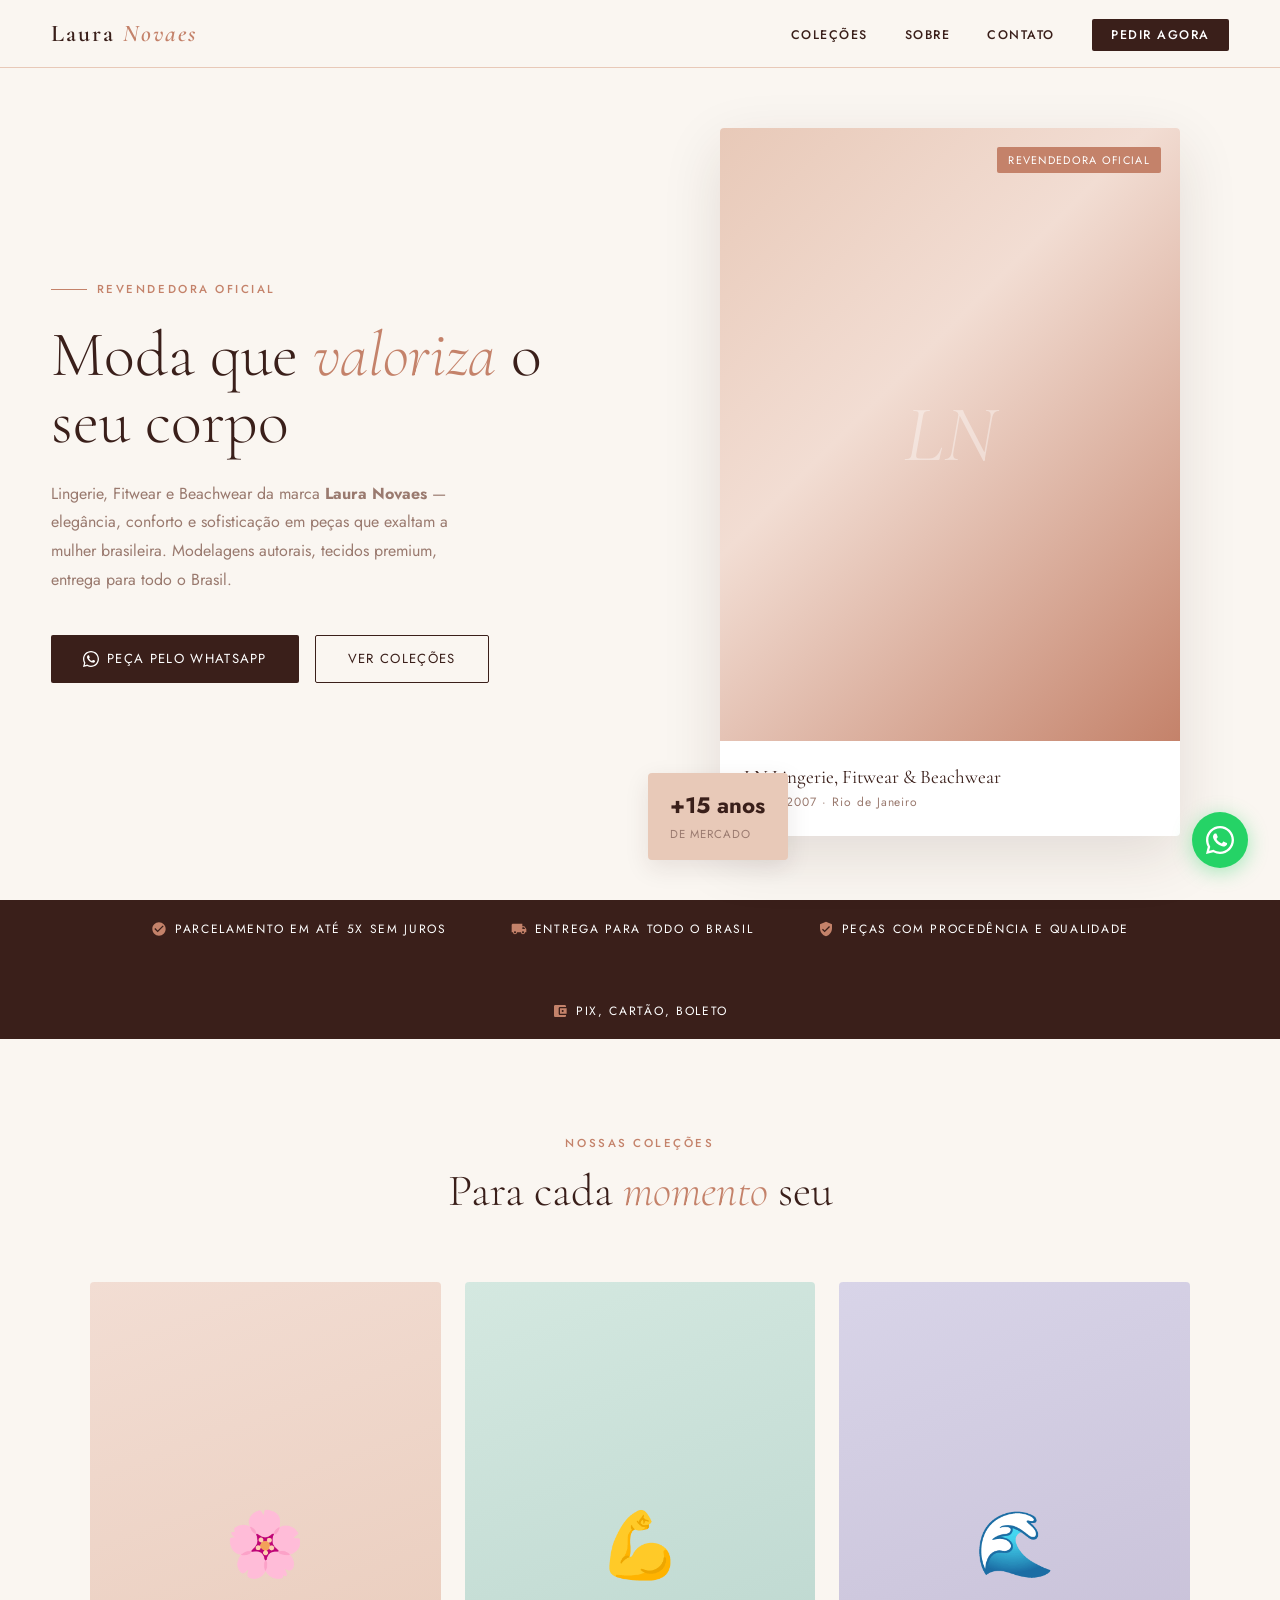
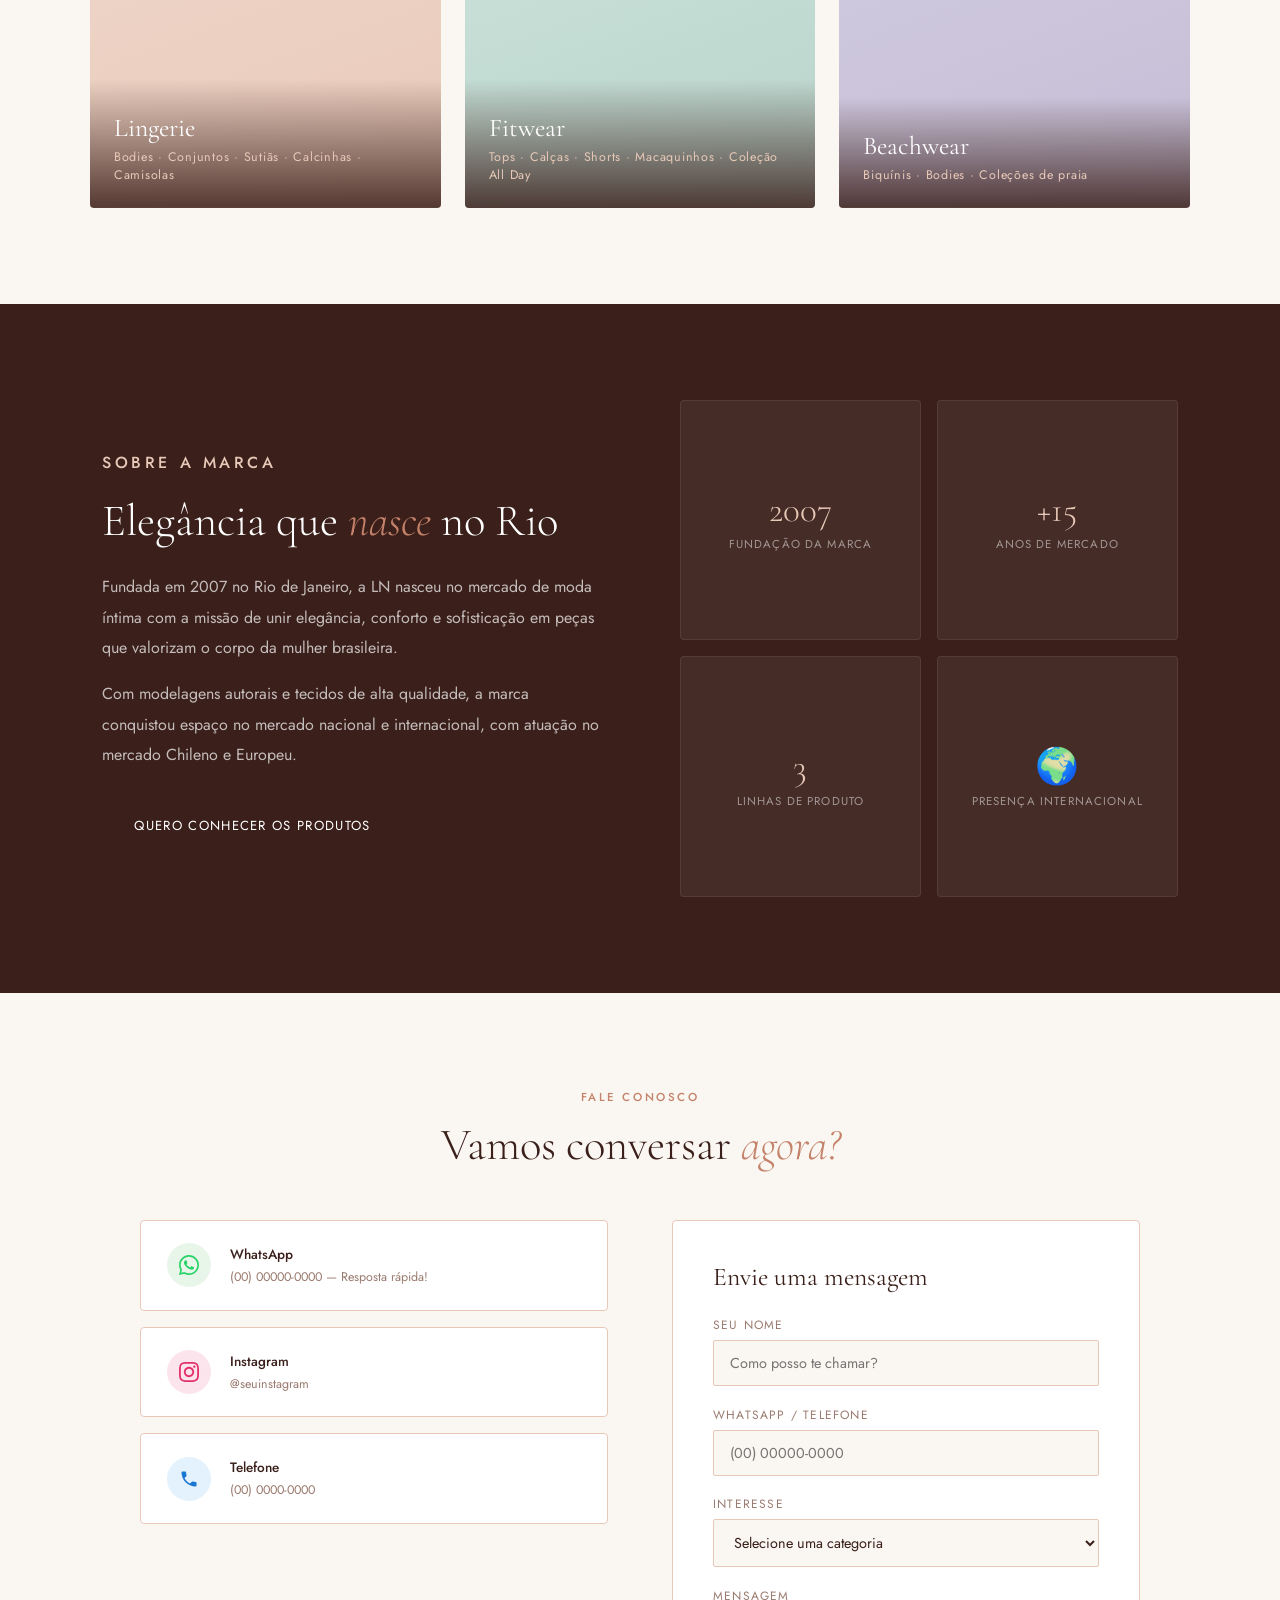
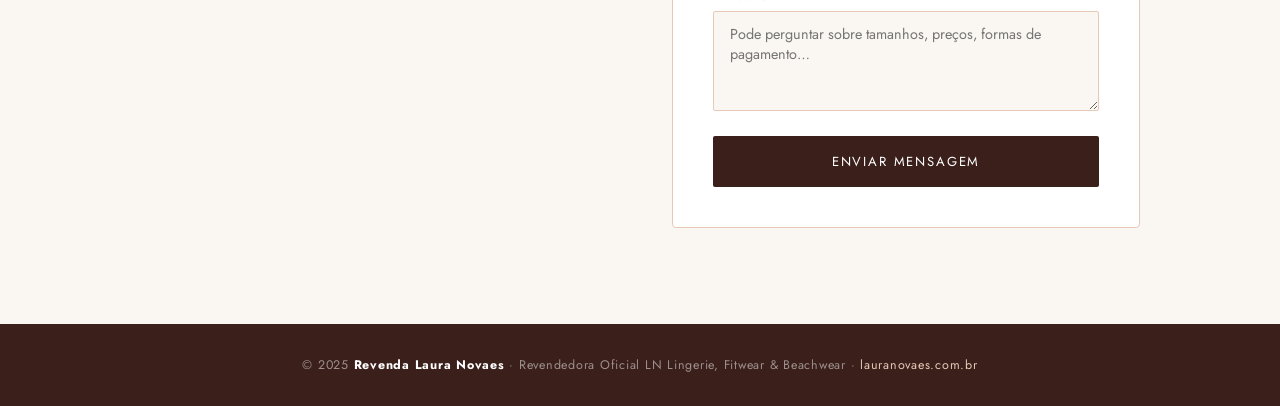
==== index.html @ 09e68164 "first commit" ====
<!DOCTYPE html>
<html lang="pt-BR">
<head>
  <meta charset="UTF-8" />
  <meta name="viewport" content="width=device-width, initial-scale=1.0"/>
  <title>Revenda Laura Novaes | Lingerie, Fitwear & Beachwear</title>
  <link href="https://fonts.googleapis.com/css2?family=Cormorant+Garamond:ital,wght@0,300;0,400;0,600;1,300;1,400&family=Jost:wght@300;400;500&display=swap" rel="stylesheet"/>
  <style>
    :root {
      --cream: #faf6f1;
      --blush: #e8c9b8;
      --rose:  #c4826a;
      --deep:  #3a1f1a;
      --muted: #9a7a6f;
      --white: #ffffff;
    }

    *, *::before, *::after { box-sizing: border-box; margin: 0; padding: 0; }

    html { scroll-behavior: smooth; }

    body {
      font-family: 'Jost', sans-serif;
      background: var(--cream);
      color: var(--deep);
      overflow-x: hidden;
    }

    /* ── HEADER ── */
    header {
      position: fixed; top: 0; left: 0; right: 0; z-index: 100;
      display: flex; align-items: center; justify-content: space-between;
      padding: 1.2rem 4vw;
      background: rgba(250,246,241,0.92);
      backdrop-filter: blur(12px);
      border-bottom: 1px solid var(--blush);
    }
    .logo {
      font-family: 'Cormorant Garamond', serif;
      font-size: 1.5rem; font-weight: 600; letter-spacing: 0.08em;
      color: var(--deep); text-decoration: none;
    }
    .logo span { color: var(--rose); font-style: italic; }
    nav a {
      font-size: 0.78rem; font-weight: 500; letter-spacing: 0.12em;
      text-transform: uppercase; color: var(--deep);
      text-decoration: none; margin-left: 2rem;
      transition: color .2s;
    }
    nav a:hover { color: var(--rose); }
    .header-cta {
      background: var(--deep); color: var(--white) !important;
      padding: .45rem 1.2rem; border-radius: 2px;
      margin-left: 2rem !important;
    }
    .header-cta:hover { background: var(--rose) !important; color: var(--white) !important; }

    /* ── HERO ── */
    .hero {
      min-height: 100vh;
      display: grid; grid-template-columns: 1fr 1fr; align-items: center;
      padding: 8rem 4vw 4rem;
      gap: 4rem;
    }
    .hero-text { max-width: 520px; }
    .hero-eyebrow {
      font-size: 0.72rem; letter-spacing: 0.22em; text-transform: uppercase;
      color: var(--rose); font-weight: 500;
      display: flex; align-items: center; gap: .6rem; margin-bottom: 1.5rem;
    }
    .hero-eyebrow::before {
      content: ''; display: block; width: 36px; height: 1px; background: var(--rose);
    }
    h1 {
      font-family: 'Cormorant Garamond', serif;
      font-size: clamp(3rem, 5vw, 5rem);
      font-weight: 300; line-height: 1.05;
      color: var(--deep); margin-bottom: 1.5rem;
    }
    h1 em { font-style: italic; color: var(--rose); }
    .hero-desc {
      font-size: 1rem; line-height: 1.8; color: var(--muted);
      margin-bottom: 2.5rem; max-width: 400px;
    }
    .btn-group { display: flex; gap: 1rem; flex-wrap: wrap; }
    .btn-primary {
      display: inline-flex; align-items: center; gap: .5rem;
      background: var(--deep); color: var(--white);
      padding: .85rem 2rem; font-size: 0.82rem;
      letter-spacing: 0.1em; text-transform: uppercase;
      text-decoration: none; border-radius: 2px;
      transition: background .25s, transform .2s;
    }
    .btn-primary:hover { background: var(--rose); transform: translateY(-2px); }
    .btn-secondary {
      display: inline-flex; align-items: center; gap: .5rem;
      border: 1px solid var(--deep); color: var(--deep);
      padding: .85rem 2rem; font-size: 0.82rem;
      letter-spacing: 0.1em; text-transform: uppercase;
      text-decoration: none; border-radius: 2px;
      transition: background .25s, color .25s, transform .2s;
    }
    .btn-secondary:hover { background: var(--deep); color: var(--white); transform: translateY(-2px); }

    .hero-visual {
      position: relative; display: flex;
      justify-content: center; align-items: center;
    }
    .hero-card {
      width: 100%; max-width: 460px;
      background: var(--white);
      border-radius: 4px;
      overflow: hidden;
      box-shadow: 0 20px 60px rgba(58,31,26,.12);
      position: relative;
    }
    .hero-card-img {
      width: 100%; aspect-ratio: 3/4;
      background: linear-gradient(135deg, #e8c9b8 0%, #f2ddd3 40%, #c4826a 100%);
      display: flex; align-items: center; justify-content: center;
      font-family: 'Cormorant Garamond', serif;
      font-size: 5rem; color: rgba(255,255,255,0.4);
      font-style: italic;
    }
    .hero-card-badge {
      position: absolute; top: 1.2rem; right: 1.2rem;
      background: var(--rose); color: white;
      font-size: 0.68rem; letter-spacing: 0.12em; text-transform: uppercase;
      padding: .3rem .7rem; border-radius: 2px;
    }
    .hero-card-info {
      padding: 1.5rem;
    }
    .hero-card-info p {
      font-family: 'Cormorant Garamond', serif;
      font-size: 1.2rem; color: var(--deep);
    }
    .hero-card-info small {
      font-size: 0.75rem; color: var(--muted); letter-spacing: 0.08em;
    }
    .hero-float {
      position: absolute; bottom: -1.5rem; left: -1.5rem;
      background: var(--blush); border-radius: 4px;
      padding: 1rem 1.4rem;
      box-shadow: 0 8px 24px rgba(58,31,26,.1);
    }
    .hero-float strong { display: block; font-size: 1.4rem; color: var(--deep); }
    .hero-float span { font-size: 0.72rem; color: var(--muted); letter-spacing: 0.08em; text-transform: uppercase; }

    /* ── STRIP ── */
    .strip {
      background: var(--deep); color: var(--white);
      display: flex; justify-content: center; gap: 4rem;
      padding: 1.2rem 4vw; flex-wrap: wrap;
      font-size: 0.75rem; letter-spacing: 0.14em; text-transform: uppercase;
    }
    .strip-item { display: flex; align-items: center; gap: .5rem; }
    .strip-item svg { width: 16px; height: 16px; fill: var(--rose); }

    /* ── CATEGORIAS ── */
    .section { padding: 6rem 4vw; }
    .section-header { text-align: center; margin-bottom: 4rem; }
    .section-eyebrow {
      font-size: 0.72rem; letter-spacing: 0.22em; text-transform: uppercase;
      color: var(--rose); font-weight: 500; margin-bottom: .8rem;
    }
    h2 {
      font-family: 'Cormorant Garamond', serif;
      font-size: clamp(2rem, 3.5vw, 3.2rem);
      font-weight: 300; color: var(--deep);
    }
    h2 em { font-style: italic; color: var(--rose); }

    .cat-grid {
      display: grid; grid-template-columns: repeat(3, 1fr); gap: 1.5rem;
      max-width: 1100px; margin: 0 auto;
    }
    .cat-card {
      border-radius: 4px; overflow: hidden;
      position: relative; cursor: pointer;
      transition: transform .3s, box-shadow .3s;
    }
    .cat-card:hover { transform: translateY(-6px); box-shadow: 0 24px 48px rgba(58,31,26,.14); }
    .cat-card-img {
      aspect-ratio: 2/3;
      display: flex; align-items: center; justify-content: center;
      font-size: 4rem;
    }
    .cat-card:nth-child(1) .cat-card-img { background: linear-gradient(160deg,#f2ddd3,#e8c9b8); }
    .cat-card:nth-child(2) .cat-card-img { background: linear-gradient(160deg,#d4e8e0,#b8d4cc); }
    .cat-card:nth-child(3) .cat-card-img { background: linear-gradient(160deg,#d8d4e8,#c4bcd4); }
    .cat-card-overlay {
      position: absolute; bottom: 0; left: 0; right: 0;
      background: linear-gradient(0deg, rgba(58,31,26,.85) 0%, transparent 100%);
      padding: 2rem 1.5rem 1.5rem;
      color: var(--white);
    }
    .cat-card-overlay h3 {
      font-family: 'Cormorant Garamond', serif;
      font-size: 1.6rem; font-weight: 400; margin-bottom: .3rem;
    }
    .cat-card-overlay p { font-size: 0.78rem; color: var(--blush); letter-spacing: 0.06em; }

    /* ── SOBRE ── */
    .sobre {
      background: var(--deep); color: var(--white);
      display: grid; grid-template-columns: 1fr 1fr;
      align-items: center; gap: 5rem;
      padding: 6rem 8vw;
    }
    .sobre-text .section-eyebrow { color: var(--blush); }
    .sobre-text h2 { color: var(--white); margin-bottom: 1.5rem; }
    .sobre-text p {
      font-size: 1rem; line-height: 1.9; color: rgba(255,255,255,.7);
      margin-bottom: 1rem;
    }
    .sobre-text p:last-of-type { margin-bottom: 2rem; }
    .sobre-visual {
      display: grid; grid-template-columns: 1fr 1fr; gap: 1rem;
    }
    .sobre-tile {
      aspect-ratio: 1; border-radius: 4px;
      background: rgba(255,255,255,.06);
      display: flex; flex-direction: column;
      align-items: center; justify-content: center;
      text-align: center; padding: 1.5rem;
      border: 1px solid rgba(255,255,255,.08);
    }
    .sobre-tile strong {
      font-family: 'Cormorant Garamond', serif;
      font-size: 2.2rem; font-weight: 300; color: var(--blush);
      display: block; margin-bottom: .3rem;
    }
    .sobre-tile span { font-size: 0.72rem; letter-spacing: 0.1em; text-transform: uppercase; color: rgba(255,255,255,.5); }

    /* ── CONTATO ── */
    .contato { padding: 6rem 4vw; }
    .contato .section-header { margin-bottom: 3rem; }
    .contato-grid {
      display: grid; grid-template-columns: 1fr 1fr; gap: 4rem;
      max-width: 1000px; margin: 0 auto;
      align-items: start;
    }
    .contact-channels { display: flex; flex-direction: column; gap: 1rem; }
    .channel-card {
      display: flex; align-items: center; gap: 1.2rem;
      padding: 1.4rem 1.6rem;
      background: var(--white); border-radius: 4px;
      border: 1px solid var(--blush);
      text-decoration: none; color: var(--deep);
      transition: border-color .2s, box-shadow .2s, transform .2s;
    }
    .channel-card:hover {
      border-color: var(--rose);
      box-shadow: 0 8px 24px rgba(196,130,106,.15);
      transform: translateX(4px);
    }
    .channel-icon {
      width: 44px; height: 44px; border-radius: 50%;
      display: flex; align-items: center; justify-content: center;
      flex-shrink: 0;
    }
    .channel-icon.wpp { background: #e8f5e9; }
    .channel-icon.ig  { background: #fce4ec; }
    .channel-icon.tel { background: #e3f2fd; }
    .channel-icon svg { width: 20px; height: 20px; }
    .channel-info strong { display: block; font-size: 0.85rem; font-weight: 500; }
    .channel-info span { font-size: 0.78rem; color: var(--muted); }

    /* form */
    .form-card {
      background: var(--white); border-radius: 4px;
      padding: 2.5rem; border: 1px solid var(--blush);
    }
    .form-card h3 {
      font-family: 'Cormorant Garamond', serif;
      font-size: 1.6rem; font-weight: 400; margin-bottom: 1.5rem;
    }
    .form-group { margin-bottom: 1.2rem; }
    .form-group label {
      display: block; font-size: 0.75rem; letter-spacing: 0.1em;
      text-transform: uppercase; color: var(--muted); margin-bottom: .4rem;
    }
    .form-group input,
    .form-group textarea,
    .form-group select {
      width: 100%; padding: .75rem 1rem;
      border: 1px solid var(--blush); border-radius: 2px;
      background: var(--cream); color: var(--deep);
      font-family: 'Jost', sans-serif; font-size: 0.9rem;
      transition: border-color .2s;
      outline: none;
    }
    .form-group input:focus,
    .form-group textarea:focus,
    .form-group select:focus { border-color: var(--rose); }
    .form-group textarea { resize: vertical; min-height: 100px; }
    .btn-submit {
      width: 100%; padding: 1rem;
      background: var(--deep); color: var(--white);
      border: none; border-radius: 2px; cursor: pointer;
      font-family: 'Jost', sans-serif; font-size: 0.82rem;
      letter-spacing: 0.14em; text-transform: uppercase;
      transition: background .25s;
    }
    .btn-submit:hover { background: var(--rose); }

    /* ── FOOTER ── */
    footer {
      background: var(--deep); color: rgba(255,255,255,.5);
      text-align: center; padding: 2rem 4vw;
      font-size: 0.78rem; letter-spacing: 0.06em;
    }
    footer a { color: var(--blush); text-decoration: none; }
    footer strong { color: var(--white); }

    /* ── WHATSAPP FLOAT ── */
    .wpp-float {
      position: fixed; bottom: 2rem; right: 2rem; z-index: 200;
      width: 56px; height: 56px; border-radius: 50%;
      background: #25d366;
      display: flex; align-items: center; justify-content: center;
      box-shadow: 0 4px 20px rgba(37,211,102,.4);
      text-decoration: none;
      animation: pulse 2s infinite;
      transition: transform .2s;
    }
    .wpp-float:hover { transform: scale(1.1); }
    .wpp-float svg { width: 28px; height: 28px; fill: white; }
    @keyframes pulse {
      0%,100% { box-shadow: 0 4px 20px rgba(37,211,102,.4); }
      50% { box-shadow: 0 4px 32px rgba(37,211,102,.7); }
    }

    /* ── ANIMATIONS ── */
    .fade-in {
      opacity: 0; transform: translateY(24px);
      animation: fadeUp .7s forwards;
    }
    @keyframes fadeUp {
      to { opacity: 1; transform: translateY(0); }
    }
    .fade-in:nth-child(1) { animation-delay: .1s; }
    .fade-in:nth-child(2) { animation-delay: .25s; }
    .fade-in:nth-child(3) { animation-delay: .4s; }

    /* ── RESPONSIVE ── */
    @media (max-width: 768px) {
      nav { display: none; }
      .hero { grid-template-columns: 1fr; padding-top: 7rem; gap: 2rem; }
      .hero-visual { display: none; }
      .cat-grid { grid-template-columns: 1fr; }
      .sobre { grid-template-columns: 1fr; gap: 3rem; padding: 4rem 6vw; }
      .contato-grid { grid-template-columns: 1fr; gap: 2.5rem; }
      .strip { gap: 1.5rem; }
    }
  </style>
</head>
<body>

<!-- HEADER -->
<header>
  <a href="#" class="logo">Laura <span>Novaes</span></a>
  <nav>
    <a href="#categorias">Coleções</a>
    <a href="#sobre">Sobre</a>
    <a href="#contato">Contato</a>
    <a href="#contato" class="header-cta">Pedir agora</a>
  </nav>
</header>

<!-- HERO -->
<section class="hero">
  <div class="hero-text">
    <p class="hero-eyebrow fade-in">Revendedora Oficial</p>
    <h1 class="fade-in">Moda que <em>valoriza</em> o seu corpo</h1>
    <p class="hero-desc fade-in">
      Lingerie, Fitwear e Beachwear da marca <strong>Laura Novaes</strong> — elegância, conforto e sofisticação em peças que exaltam a mulher brasileira. Modelagens autorais, tecidos premium, entrega para todo o Brasil.
    </p>
    <div class="btn-group fade-in">
      <a href="https://wa.me/5500000000000" class="btn-primary">
        <svg viewBox="0 0 24 24" fill="white" width="16" height="16"><path d="M17.472 14.382c-.297-.149-1.758-.867-2.03-.967-.273-.099-.471-.148-.67.15-.197.297-.767.966-.94 1.164-.173.199-.347.223-.644.075-.297-.15-1.255-.463-2.39-1.475-.883-.788-1.48-1.761-1.653-2.059-.173-.297-.018-.458.13-.606.134-.133.298-.347.446-.52.149-.174.198-.298.298-.497.099-.198.05-.371-.025-.52-.075-.149-.669-1.612-.916-2.207-.242-.579-.487-.5-.669-.51-.173-.008-.371-.01-.57-.01-.198 0-.52.074-.792.372-.272.297-1.04 1.016-1.04 2.479 0 1.462 1.065 2.875 1.213 3.074.149.198 2.096 3.2 5.077 4.487.709.306 1.262.489 1.694.625.712.227 1.36.195 1.871.118.571-.085 1.758-.719 2.006-1.413.248-.694.248-1.289.173-1.413-.074-.124-.272-.198-.57-.347z"/><path d="M12 0C5.373 0 0 5.373 0 12c0 2.136.558 4.142 1.533 5.878L0 24l6.302-1.503A11.94 11.94 0 0012 24c6.627 0 12-5.373 12-12S18.627 0 12 0zm0 22c-1.89 0-3.663-.5-5.19-1.376l-.372-.217-3.742.892.944-3.617-.24-.384A9.944 9.944 0 012 12C2 6.477 6.477 2 12 2s10 4.477 10 10-4.477 10-10 10z"/></svg>
        Peça pelo WhatsApp
      </a>
      <a href="#categorias" class="btn-secondary">Ver coleções</a>
    </div>
  </div>
  <div class="hero-visual fade-in">
    <div class="hero-card">
      <div class="hero-card-img">LN</div>
      <span class="hero-card-badge">Revendedora oficial</span>
      <div class="hero-card-info">
        <p>LN Lingerie, Fitwear & Beachwear</p>
        <small>Desde 2007 · Rio de Janeiro</small>
      </div>
    </div>
    <div class="hero-float">
      <strong>+15 anos</strong>
      <span>de mercado</span>
    </div>
  </div>
</section>

<!-- STRIP -->
<div class="strip">
  <div class="strip-item">
    <svg viewBox="0 0 24 24"><path d="M12 2C6.48 2 2 6.48 2 12s4.48 10 10 10 10-4.48 10-10S17.52 2 12 2zm-2 15l-5-5 1.41-1.41L10 14.17l7.59-7.59L19 8l-9 9z"/></svg>
    Parcelamento em até 5x sem juros
  </div>
  <div class="strip-item">
    <svg viewBox="0 0 24 24"><path d="M20 8h-3V4H3c-1.1 0-2 .9-2 2v11h2c0 1.66 1.34 3 3 3s3-1.34 3-3h6c0 1.66 1.34 3 3 3s3-1.34 3-3h2v-5l-3-4zM6 18.5c-.83 0-1.5-.67-1.5-1.5s.67-1.5 1.5-1.5 1.5.67 1.5 1.5-.67 1.5-1.5 1.5zm13.5-9l1.96 2.5H17V9.5h2.5zm-1.5 9c-.83 0-1.5-.67-1.5-1.5s.67-1.5 1.5-1.5 1.5.67 1.5 1.5-.67 1.5-1.5 1.5z"/></svg>
    Entrega para todo o Brasil
  </div>
  <div class="strip-item">
    <svg viewBox="0 0 24 24"><path d="M12 1L3 5v6c0 5.55 3.84 10.74 9 12 5.16-1.26 9-6.45 9-12V5l-9-4zm-2 16l-4-4 1.41-1.41L10 14.17l6.59-6.59L18 9l-8 8z"/></svg>
    Peças com procedência e qualidade
  </div>
  <div class="strip-item">
    <svg viewBox="0 0 24 24"><path d="M21 18v1c0 1.1-.9 2-2 2H5c-1.11 0-2-.9-2-2V5c0-1.1.89-2 2-2h14c1.1 0 2 .9 2 2v1h-9c-1.11 0-2 .9-2 2v8c0 1.1.89 2 2 2h9zm-9-2h10V8H12v8zm4-2.5c-.83 0-1.5-.67-1.5-1.5s.67-1.5 1.5-1.5 1.5.67 1.5 1.5-.67 1.5-1.5 1.5z"/></svg>
    Pix, cartão, boleto
  </div>
</div>

<!-- CATEGORIAS -->
<section class="section" id="categorias">
  <div class="section-header">
    <p class="section-eyebrow">Nossas Coleções</p>
    <h2>Para cada <em>momento</em> seu</h2>
  </div>
  <div class="cat-grid">
    <div class="cat-card fade-in">
      <div class="cat-card-img">🌸</div>
      <div class="cat-card-overlay">
        <h3>Lingerie</h3>
        <p>Bodies · Conjuntos · Sutiãs · Calcinhas · Camisolas</p>
      </div>
    </div>
    <div class="cat-card fade-in">
      <div class="cat-card-img">💪</div>
      <div class="cat-card-overlay">
        <h3>Fitwear</h3>
        <p>Tops · Calças · Shorts · Macaquinhos · Coleção All Day</p>
      </div>
    </div>
    <div class="cat-card fade-in">
      <div class="cat-card-img">🌊</div>
      <div class="cat-card-overlay">
        <h3>Beachwear</h3>
        <p>Biquínis · Bodies · Coleções de praia</p>
      </div>
    </div>
  </div>
</section>

<!-- SOBRE -->
<section class="sobre" id="sobre">
  <div class="sobre-text">
    <p class="section-eyebrow">Sobre a marca</p>
    <h2>Elegância que <em>nasce</em> no Rio</h2>
    <p>Fundada em 2007 no Rio de Janeiro, a LN nasceu no mercado de moda íntima com a missão de unir elegância, conforto e sofisticação em peças que valorizam o corpo da mulher brasileira.</p>
    <p>Com modelagens autorais e tecidos de alta qualidade, a marca conquistou espaço no mercado nacional e internacional, com atuação no mercado Chileno e Europeu.</p>
    <a href="#contato" class="btn-primary">Quero conhecer os produtos</a>
  </div>
  <div class="sobre-visual">
    <div class="sobre-tile fade-in">
      <strong>2007</strong>
      <span>Fundação da marca</span>
    </div>
    <div class="sobre-tile fade-in">
      <strong>+15</strong>
      <span>Anos de mercado</span>
    </div>
    <div class="sobre-tile fade-in">
      <strong>3</strong>
      <span>Linhas de produto</span>
    </div>
    <div class="sobre-tile fade-in">
      <strong>🌍</strong>
      <span>Presença internacional</span>
    </div>
  </div>
</section>

<!-- CONTATO -->
<section class="section contato" id="contato">
  <div class="section-header">
    <p class="section-eyebrow">Fale Conosco</p>
    <h2>Vamos conversar <em>agora?</em></h2>
  </div>
  <div class="contato-grid">
    <div class="contact-channels">
      <a href="https://wa.me/5500000000000" class="channel-card">
        <div class="channel-icon wpp">
          <svg viewBox="0 0 24 24" fill="#25d366"><path d="M17.472 14.382c-.297-.149-1.758-.867-2.03-.967-.273-.099-.471-.148-.67.15-.197.297-.767.966-.94 1.164-.173.199-.347.223-.644.075-.297-.15-1.255-.463-2.39-1.475-.883-.788-1.48-1.761-1.653-2.059-.173-.297-.018-.458.13-.606.134-.133.298-.347.446-.52.149-.174.198-.298.298-.497.099-.198.05-.371-.025-.52-.075-.149-.669-1.612-.916-2.207-.242-.579-.487-.5-.669-.51-.173-.008-.371-.01-.57-.01-.198 0-.52.074-.792.372-.272.297-1.04 1.016-1.04 2.479 0 1.462 1.065 2.875 1.213 3.074.149.198 2.096 3.2 5.077 4.487.709.306 1.262.489 1.694.625.712.227 1.36.195 1.871.118.571-.085 1.758-.719 2.006-1.413.248-.694.248-1.289.173-1.413-.074-.124-.272-.198-.57-.347z"/><path d="M12 0C5.373 0 0 5.373 0 12c0 2.136.558 4.142 1.533 5.878L0 24l6.302-1.503A11.94 11.94 0 0012 24c6.627 0 12-5.373 12-12S18.627 0 12 0zm0 22c-1.89 0-3.663-.5-5.19-1.376l-.372-.217-3.742.892.944-3.617-.24-.384A9.944 9.944 0 012 12C2 6.477 6.477 2 12 2s10 4.477 10 10-4.477 10-10 10z"/></svg>
        </div>
        <div class="channel-info">
          <strong>WhatsApp</strong>
          <span>(00) 00000-0000 — Resposta rápida!</span>
        </div>
      </a>
      <a href="https://instagram.com/seuinstagram" class="channel-card">
        <div class="channel-icon ig">
          <svg viewBox="0 0 24 24" fill="#e1306c"><path d="M12 2.163c3.204 0 3.584.012 4.85.07 3.252.148 4.771 1.691 4.919 4.919.058 1.265.069 1.645.069 4.849 0 3.205-.012 3.584-.069 4.849-.149 3.225-1.664 4.771-4.919 4.919-1.266.058-1.644.07-4.85.07-3.204 0-3.584-.012-4.849-.07-3.26-.149-4.771-1.699-4.919-4.92-.058-1.265-.07-1.644-.07-4.849 0-3.204.013-3.583.07-4.849.149-3.227 1.664-4.771 4.919-4.919 1.266-.057 1.645-.069 4.849-.069zm0-2.163c-3.259 0-3.667.014-4.947.072-4.358.2-6.78 2.618-6.98 6.98-.059 1.281-.073 1.689-.073 4.948 0 3.259.014 3.668.072 4.948.2 4.358 2.618 6.78 6.98 6.98 1.281.058 1.689.072 4.948.072 3.259 0 3.668-.014 4.948-.072 4.354-.2 6.782-2.618 6.979-6.98.059-1.28.073-1.689.073-4.948 0-3.259-.014-3.667-.072-4.947-.196-4.354-2.617-6.78-6.979-6.98-1.281-.059-1.69-.073-4.949-.073zm0 5.838c-3.403 0-6.162 2.759-6.162 6.162s2.759 6.163 6.162 6.163 6.162-2.759 6.162-6.163c0-3.403-2.759-6.162-6.162-6.162zm0 10.162c-2.209 0-4-1.79-4-4 0-2.209 1.791-4 4-4s4 1.791 4 4c0 2.21-1.791 4-4 4zm6.406-11.845c-.796 0-1.441.645-1.441 1.44s.645 1.44 1.441 1.44c.795 0 1.439-.645 1.439-1.44s-.644-1.44-1.439-1.44z"/></svg>
        </div>
        <div class="channel-info">
          <strong>Instagram</strong>
          <span>@seuinstagram</span>
        </div>
      </a>
      <a href="tel:+5500000000000" class="channel-card">
        <div class="channel-icon tel">
          <svg viewBox="0 0 24 24" fill="#1976d2"><path d="M6.62 10.79c1.44 2.83 3.76 5.14 6.59 6.59l2.2-2.2c.27-.27.67-.36 1.02-.24 1.12.37 2.33.57 3.57.57.55 0 1 .45 1 1V20c0 .55-.45 1-1 1-9.39 0-17-7.61-17-17 0-.55.45-1 1-1h3.5c.55 0 1 .45 1 1 0 1.25.2 2.45.57 3.57.11.35.03.74-.25 1.02l-2.2 2.2z"/></svg>
        </div>
        <div class="channel-info">
          <strong>Telefone</strong>
          <span>(00) 0000-0000</span>
        </div>
      </a>
    </div>

    <div class="form-card">
      <h3>Envie uma mensagem</h3>
      <div class="form-group">
        <label>Seu nome</label>
        <input type="text" placeholder="Como posso te chamar?"/>
      </div>
      <div class="form-group">
        <label>WhatsApp / Telefone</label>
        <input type="tel" placeholder="(00) 00000-0000"/>
      </div>
      <div class="form-group">
        <label>Interesse</label>
        <select>
          <option value="">Selecione uma categoria</option>
          <option>Lingerie</option>
          <option>Fitwear</option>
          <option>Beachwear</option>
          <option>Todos os produtos</option>
        </select>
      </div>
      <div class="form-group">
        <label>Mensagem</label>
        <textarea placeholder="Pode perguntar sobre tamanhos, preços, formas de pagamento…"></textarea>
      </div>
      <button class="btn-submit" onclick="enviarFormulario()">Enviar mensagem</button>
    </div>
  </div>
</section>

<!-- FOOTER -->
<footer>
  <p>© 2025 <strong>Revenda Laura Novaes</strong> · Revendedora Oficial LN Lingerie, Fitwear & Beachwear ·
  <a href="https://www.lauranovaes.com.br" target="_blank">lauranovaes.com.br</a></p>
</footer>

<!-- WHATSAPP FLUTUANTE -->
<a href="https://wa.me/5500000000000" class="wpp-float" title="Fale pelo WhatsApp">
  <svg viewBox="0 0 24 24"><path d="M17.472 14.382c-.297-.149-1.758-.867-2.03-.967-.273-.099-.471-.148-.67.15-.197.297-.767.966-.94 1.164-.173.199-.347.223-.644.075-.297-.15-1.255-.463-2.39-1.475-.883-.788-1.48-1.761-1.653-2.059-.173-.297-.018-.458.13-.606.134-.133.298-.347.446-.52.149-.174.198-.298.298-.497.099-.198.05-.371-.025-.52-.075-.149-.669-1.612-.916-2.207-.242-.579-.487-.5-.669-.51-.173-.008-.371-.01-.57-.01-.198 0-.52.074-.792.372-.272.297-1.04 1.016-1.04 2.479 0 1.462 1.065 2.875 1.213 3.074.149.198 2.096 3.2 5.077 4.487.709.306 1.262.489 1.694.625.712.227 1.36.195 1.871.118.571-.085 1.758-.719 2.006-1.413.248-.694.248-1.289.173-1.413-.074-.124-.272-.198-.57-.347z"/><path d="M12 0C5.373 0 0 5.373 0 12c0 2.136.558 4.142 1.533 5.878L0 24l6.302-1.503A11.94 11.94 0 0012 24c6.627 0 12-5.373 12-12S18.627 0 12 0zm0 22c-1.89 0-3.663-.5-5.19-1.376l-.372-.217-3.742.892.944-3.617-.24-.384A9.944 9.944 0 012 12C2 6.477 6.477 2 12 2s10 4.477 10 10-4.477 10-10 10z"/></svg>
</a>

<script>
  // Fade-in on scroll
  const observer = new IntersectionObserver((entries) => {
    entries.forEach(e => {
      if (e.isIntersecting) {
        e.target.style.opacity = '1';
        e.target.style.transform = 'translateY(0)';
        e.target.style.transition = 'opacity .7s ease, transform .7s ease';
      }
    });
  }, { threshold: 0.15 });

  document.querySelectorAll('.fade-in').forEach(el => {
    el.style.opacity = '0';
    el.style.transform = 'translateY(24px)';
    observer.observe(el);
  });

  function enviarFormulario() {
    const nome = document.querySelector('input[type="text"]').value;
    const tel  = document.querySelector('input[type="tel"]').value;
    const interesse = document.querySelector('select').value;
    const msg  = document.querySelector('textarea').value;
    if (!nome || !tel) { alert('Por favor, preencha nome e telefone.'); return; }
    const texto = `Olá! Me chamo *${nome}*.\nTelefone: ${tel}\nInteresse: ${interesse || 'Geral'}\n\n${msg}`;
    window.open('https://wa.me/5500000000000?text=' + encodeURIComponent(texto), '_blank');
  }
</script>
</body>
</html>
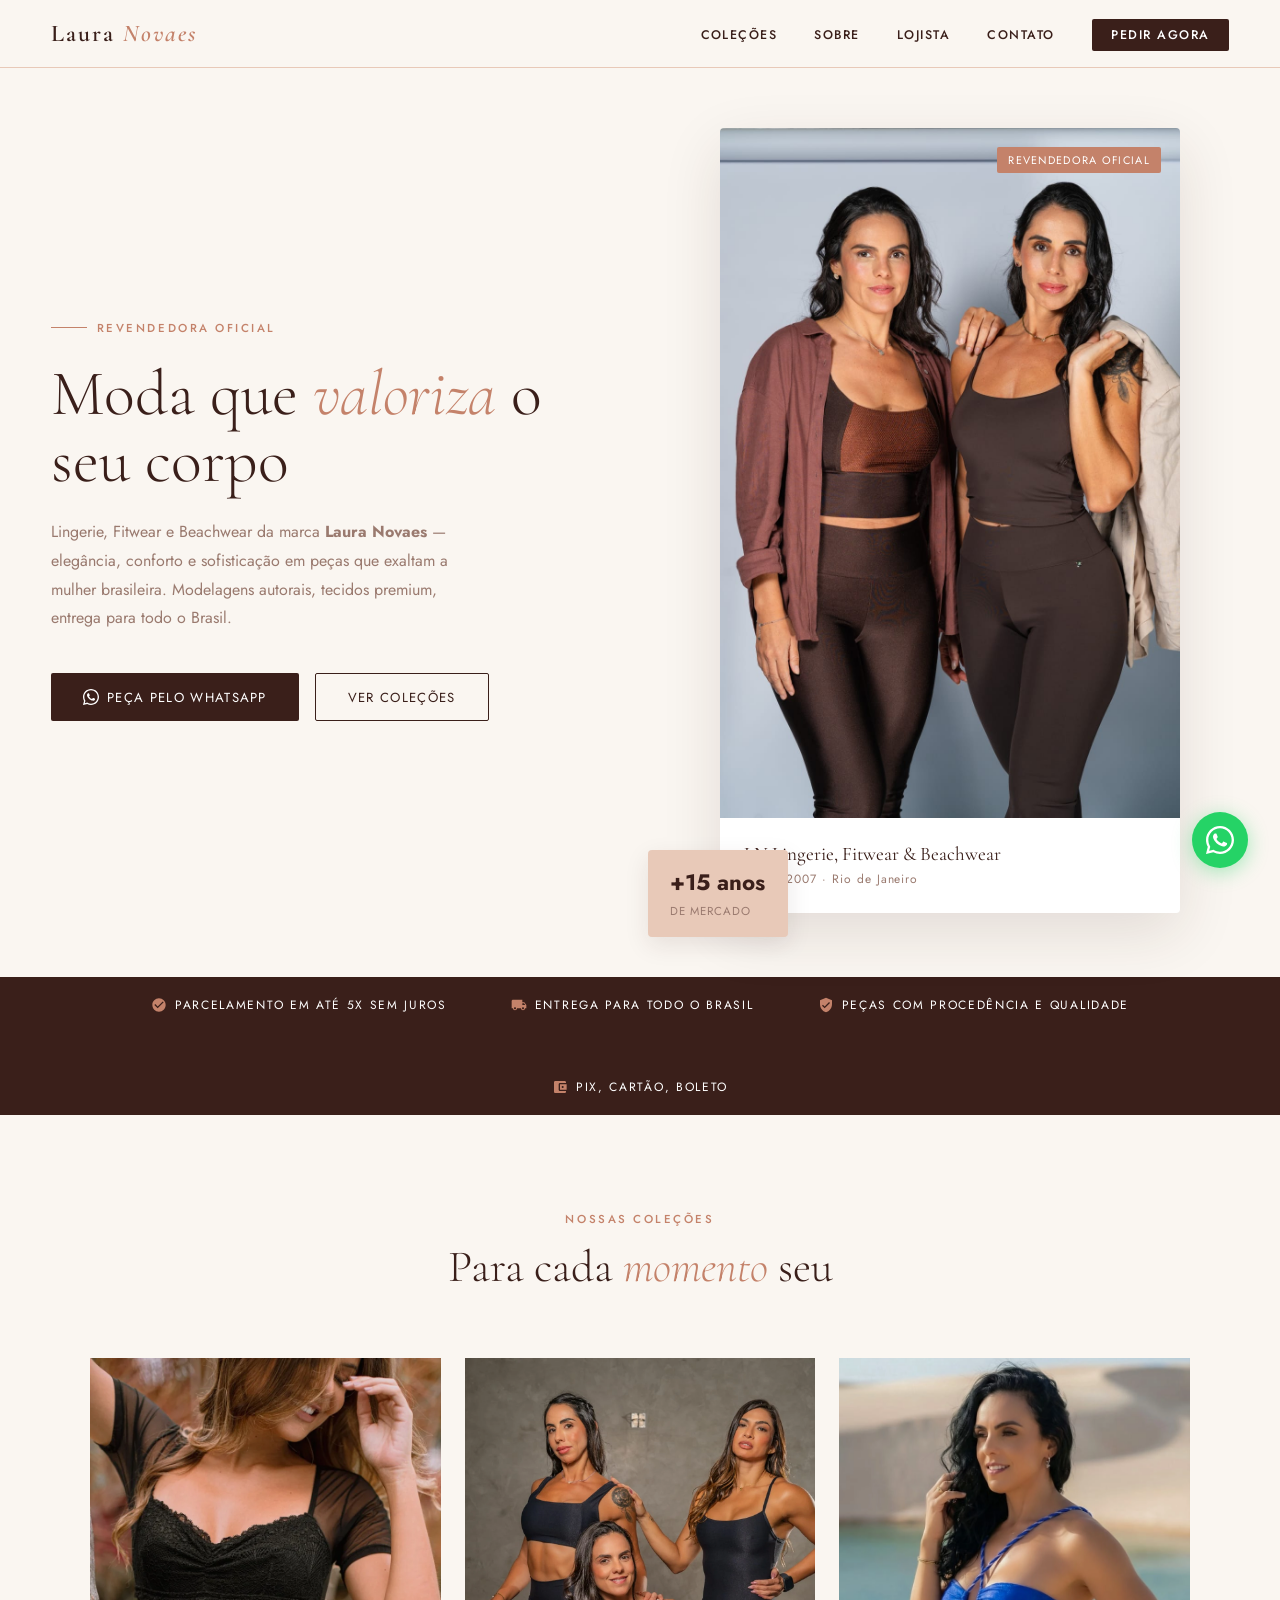
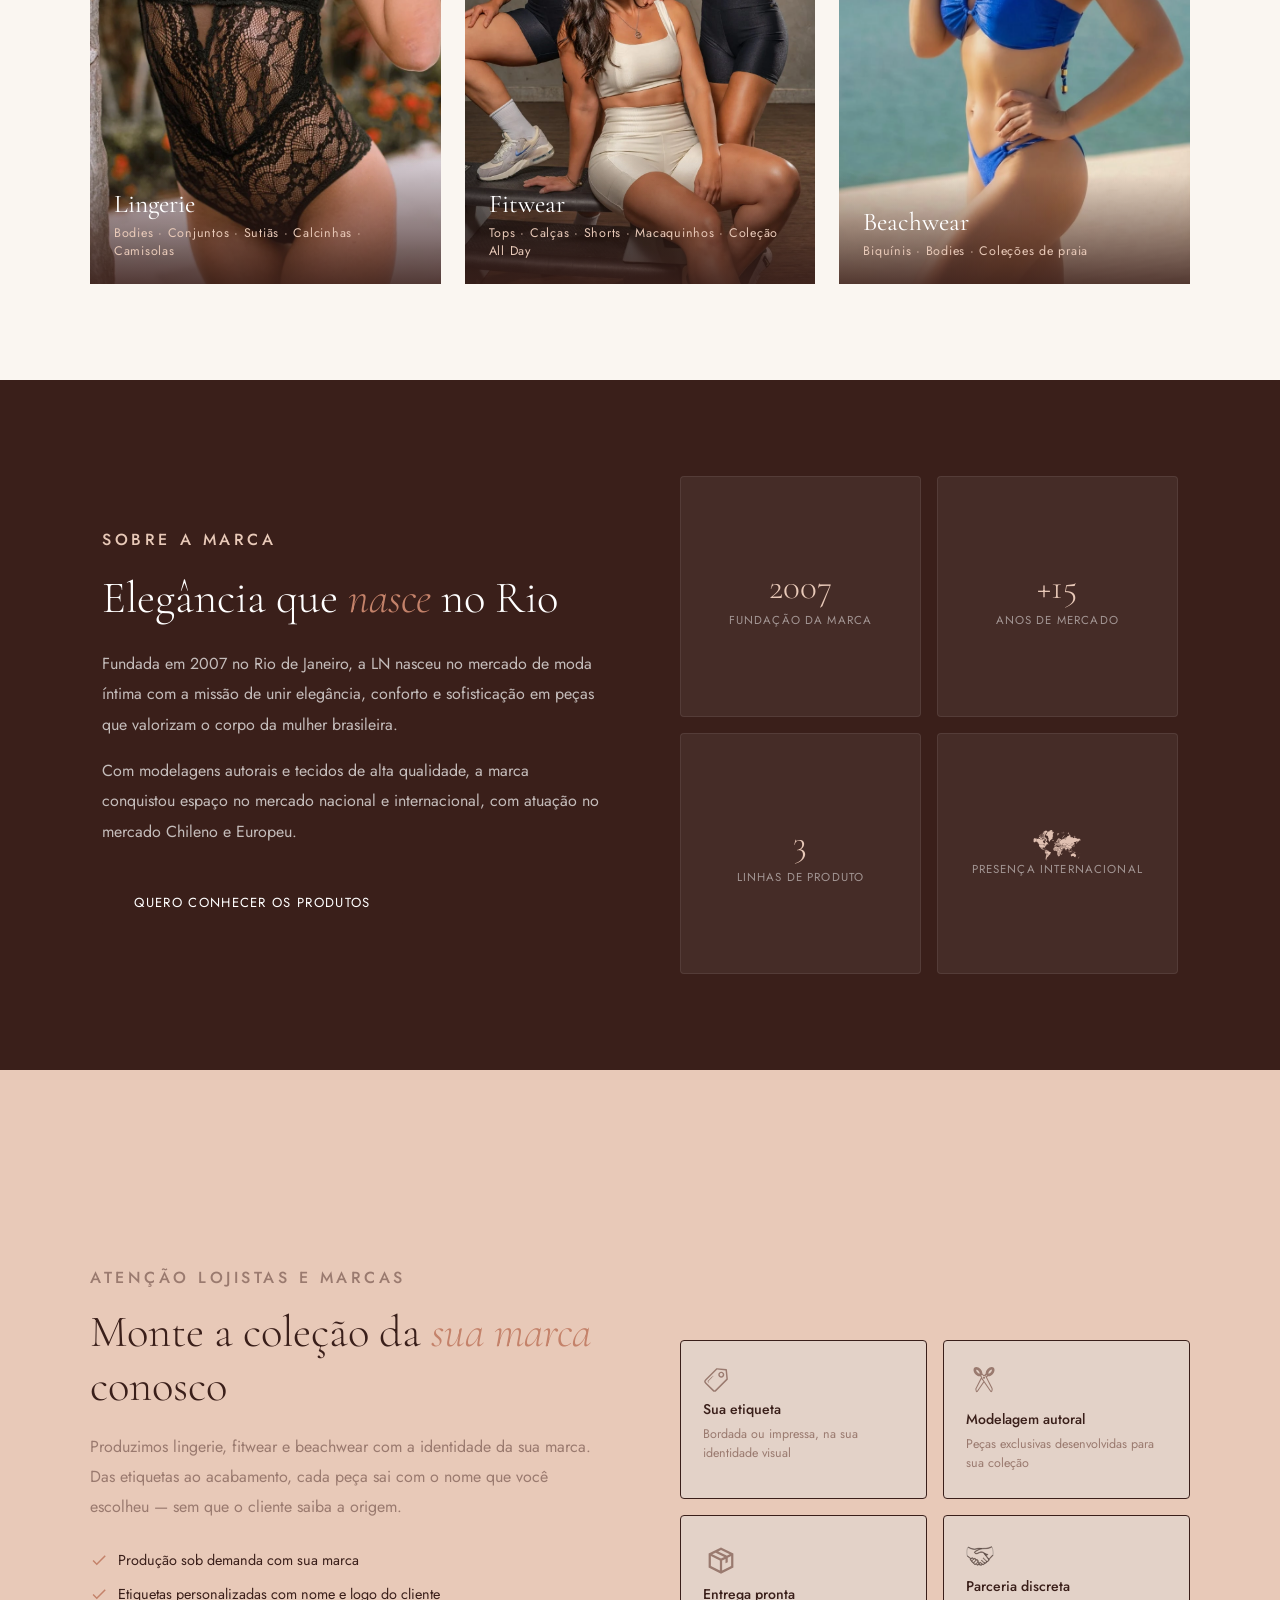
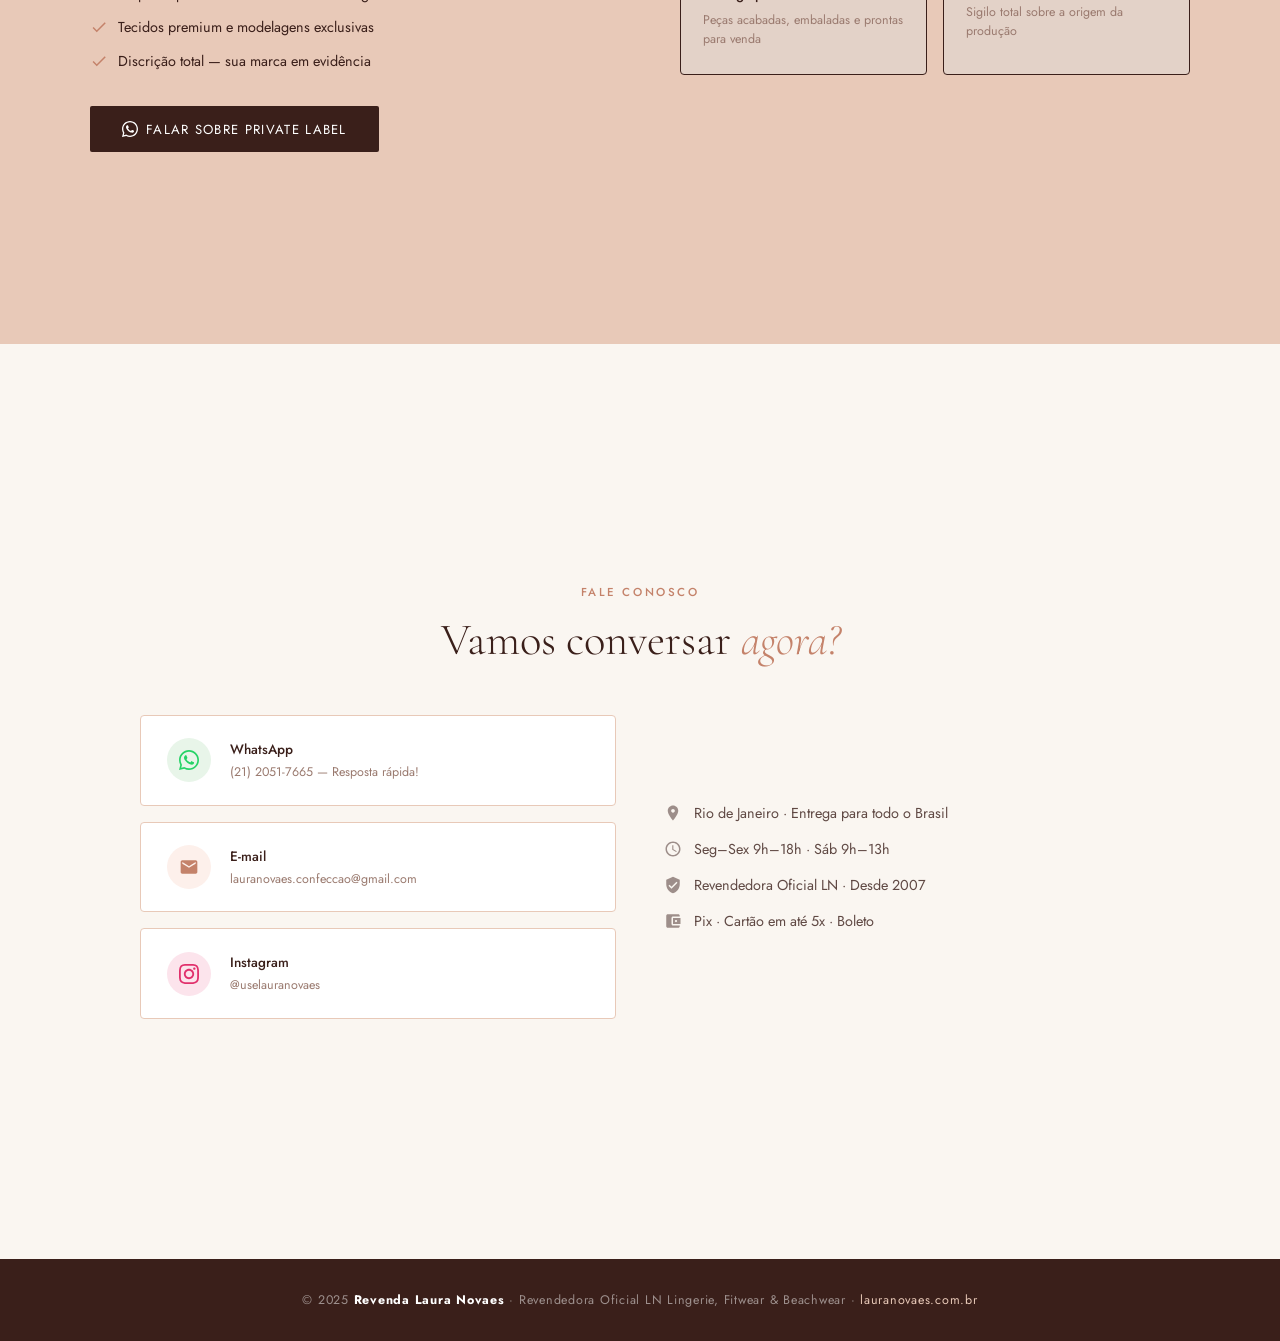
==== commit 72e158ba: "style: change links and icons" ====
--- a/index.html
+++ b/index.html
@@ -5,356 +5,8 @@
   <meta name="viewport" content="width=device-width, initial-scale=1.0"/>
   <title>Revenda Laura Novaes | Lingerie, Fitwear & Beachwear</title>
   <link href="https://fonts.googleapis.com/css2?family=Cormorant+Garamond:ital,wght@0,300;0,400;0,600;1,300;1,400&family=Jost:wght@300;400;500&display=swap" rel="stylesheet"/>
-  <style>
-    :root {
-      --cream: #faf6f1;
-      --blush: #e8c9b8;
-      --rose:  #c4826a;
-      --deep:  #3a1f1a;
-      --muted: #9a7a6f;
-      --white: #ffffff;
-    }
-
-    *, *::before, *::after { box-sizing: border-box; margin: 0; padding: 0; }
-
-    html { scroll-behavior: smooth; }
-
-    body {
-      font-family: 'Jost', sans-serif;
-      background: var(--cream);
-      color: var(--deep);
-      overflow-x: hidden;
-    }
-
-    /* ── HEADER ── */
-    header {
-      position: fixed; top: 0; left: 0; right: 0; z-index: 100;
-      display: flex; align-items: center; justify-content: space-between;
-      padding: 1.2rem 4vw;
-      background: rgba(250,246,241,0.92);
-      backdrop-filter: blur(12px);
-      border-bottom: 1px solid var(--blush);
-    }
-    .logo {
-      font-family: 'Cormorant Garamond', serif;
-      font-size: 1.5rem; font-weight: 600; letter-spacing: 0.08em;
-      color: var(--deep); text-decoration: none;
-    }
-    .logo span { color: var(--rose); font-style: italic; }
-    nav a {
-      font-size: 0.78rem; font-weight: 500; letter-spacing: 0.12em;
-      text-transform: uppercase; color: var(--deep);
-      text-decoration: none; margin-left: 2rem;
-      transition: color .2s;
-    }
-    nav a:hover { color: var(--rose); }
-    .header-cta {
-      background: var(--deep); color: var(--white) !important;
-      padding: .45rem 1.2rem; border-radius: 2px;
-      margin-left: 2rem !important;
-    }
-    .header-cta:hover { background: var(--rose) !important; color: var(--white) !important; }
-
-    /* ── HERO ── */
-    .hero {
-      min-height: 100vh;
-      display: grid; grid-template-columns: 1fr 1fr; align-items: center;
-      padding: 8rem 4vw 4rem;
-      gap: 4rem;
-    }
-    .hero-text { max-width: 520px; }
-    .hero-eyebrow {
-      font-size: 0.72rem; letter-spacing: 0.22em; text-transform: uppercase;
-      color: var(--rose); font-weight: 500;
-      display: flex; align-items: center; gap: .6rem; margin-bottom: 1.5rem;
-    }
-    .hero-eyebrow::before {
-      content: ''; display: block; width: 36px; height: 1px; background: var(--rose);
-    }
-    h1 {
-      font-family: 'Cormorant Garamond', serif;
-      font-size: clamp(3rem, 5vw, 5rem);
-      font-weight: 300; line-height: 1.05;
-      color: var(--deep); margin-bottom: 1.5rem;
-    }
-    h1 em { font-style: italic; color: var(--rose); }
-    .hero-desc {
-      font-size: 1rem; line-height: 1.8; color: var(--muted);
-      margin-bottom: 2.5rem; max-width: 400px;
-    }
-    .btn-group { display: flex; gap: 1rem; flex-wrap: wrap; }
-    .btn-primary {
-      display: inline-flex; align-items: center; gap: .5rem;
-      background: var(--deep); color: var(--white);
-      padding: .85rem 2rem; font-size: 0.82rem;
-      letter-spacing: 0.1em; text-transform: uppercase;
-      text-decoration: none; border-radius: 2px;
-      transition: background .25s, transform .2s;
-    }
-    .btn-primary:hover { background: var(--rose); transform: translateY(-2px); }
-    .btn-secondary {
-      display: inline-flex; align-items: center; gap: .5rem;
-      border: 1px solid var(--deep); color: var(--deep);
-      padding: .85rem 2rem; font-size: 0.82rem;
-      letter-spacing: 0.1em; text-transform: uppercase;
-      text-decoration: none; border-radius: 2px;
-      transition: background .25s, color .25s, transform .2s;
-    }
-    .btn-secondary:hover { background: var(--deep); color: var(--white); transform: translateY(-2px); }
-
-    .hero-visual {
-      position: relative; display: flex;
-      justify-content: center; align-items: center;
-    }
-    .hero-card {
-      width: 100%; max-width: 460px;
-      background: var(--white);
-      border-radius: 4px;
-      overflow: hidden;
-      box-shadow: 0 20px 60px rgba(58,31,26,.12);
-      position: relative;
-    }
-    .hero-card-img {
-      width: 100%; aspect-ratio: 3/4;
-      background: linear-gradient(135deg, #e8c9b8 0%, #f2ddd3 40%, #c4826a 100%);
-      display: flex; align-items: center; justify-content: center;
-      font-family: 'Cormorant Garamond', serif;
-      font-size: 5rem; color: rgba(255,255,255,0.4);
-      font-style: italic;
-    }
-    .hero-card-badge {
-      position: absolute; top: 1.2rem; right: 1.2rem;
-      background: var(--rose); color: white;
-      font-size: 0.68rem; letter-spacing: 0.12em; text-transform: uppercase;
-      padding: .3rem .7rem; border-radius: 2px;
-    }
-    .hero-card-info {
-      padding: 1.5rem;
-    }
-    .hero-card-info p {
-      font-family: 'Cormorant Garamond', serif;
-      font-size: 1.2rem; color: var(--deep);
-    }
-    .hero-card-info small {
-      font-size: 0.75rem; color: var(--muted); letter-spacing: 0.08em;
-    }
-    .hero-float {
-      position: absolute; bottom: -1.5rem; left: -1.5rem;
-      background: var(--blush); border-radius: 4px;
-      padding: 1rem 1.4rem;
-      box-shadow: 0 8px 24px rgba(58,31,26,.1);
-    }
-    .hero-float strong { display: block; font-size: 1.4rem; color: var(--deep); }
-    .hero-float span { font-size: 0.72rem; color: var(--muted); letter-spacing: 0.08em; text-transform: uppercase; }
-
-    /* ── STRIP ── */
-    .strip {
-      background: var(--deep); color: var(--white);
-      display: flex; justify-content: center; gap: 4rem;
-      padding: 1.2rem 4vw; flex-wrap: wrap;
-      font-size: 0.75rem; letter-spacing: 0.14em; text-transform: uppercase;
-    }
-    .strip-item { display: flex; align-items: center; gap: .5rem; }
-    .strip-item svg { width: 16px; height: 16px; fill: var(--rose); }
-
-    /* ── CATEGORIAS ── */
-    .section { padding: 6rem 4vw; }
-    .section-header { text-align: center; margin-bottom: 4rem; }
-    .section-eyebrow {
-      font-size: 0.72rem; letter-spacing: 0.22em; text-transform: uppercase;
-      color: var(--rose); font-weight: 500; margin-bottom: .8rem;
-    }
-    h2 {
-      font-family: 'Cormorant Garamond', serif;
-      font-size: clamp(2rem, 3.5vw, 3.2rem);
-      font-weight: 300; color: var(--deep);
-    }
-    h2 em { font-style: italic; color: var(--rose); }
-
-    .cat-grid {
-      display: grid; grid-template-columns: repeat(3, 1fr); gap: 1.5rem;
-      max-width: 1100px; margin: 0 auto;
-    }
-    .cat-card {
-      border-radius: 4px; overflow: hidden;
-      position: relative; cursor: pointer;
-      transition: transform .3s, box-shadow .3s;
-    }
-    .cat-card:hover { transform: translateY(-6px); box-shadow: 0 24px 48px rgba(58,31,26,.14); }
-    .cat-card-img {
-      aspect-ratio: 2/3;
-      display: flex; align-items: center; justify-content: center;
-      font-size: 4rem;
-    }
-    .cat-card:nth-child(1) .cat-card-img { background: linear-gradient(160deg,#f2ddd3,#e8c9b8); }
-    .cat-card:nth-child(2) .cat-card-img { background: linear-gradient(160deg,#d4e8e0,#b8d4cc); }
-    .cat-card:nth-child(3) .cat-card-img { background: linear-gradient(160deg,#d8d4e8,#c4bcd4); }
-    .cat-card-overlay {
-      position: absolute; bottom: 0; left: 0; right: 0;
-      background: linear-gradient(0deg, rgba(58,31,26,.85) 0%, transparent 100%);
-      padding: 2rem 1.5rem 1.5rem;
-      color: var(--white);
-    }
-    .cat-card-overlay h3 {
-      font-family: 'Cormorant Garamond', serif;
-      font-size: 1.6rem; font-weight: 400; margin-bottom: .3rem;
-    }
-    .cat-card-overlay p { font-size: 0.78rem; color: var(--blush); letter-spacing: 0.06em; }
-
-    /* ── SOBRE ── */
-    .sobre {
-      background: var(--deep); color: var(--white);
-      display: grid; grid-template-columns: 1fr 1fr;
-      align-items: center; gap: 5rem;
-      padding: 6rem 8vw;
-    }
-    .sobre-text .section-eyebrow { color: var(--blush); }
-    .sobre-text h2 { color: var(--white); margin-bottom: 1.5rem; }
-    .sobre-text p {
-      font-size: 1rem; line-height: 1.9; color: rgba(255,255,255,.7);
-      margin-bottom: 1rem;
-    }
-    .sobre-text p:last-of-type { margin-bottom: 2rem; }
-    .sobre-visual {
-      display: grid; grid-template-columns: 1fr 1fr; gap: 1rem;
-    }
-    .sobre-tile {
-      aspect-ratio: 1; border-radius: 4px;
-      background: rgba(255,255,255,.06);
-      display: flex; flex-direction: column;
-      align-items: center; justify-content: center;
-      text-align: center; padding: 1.5rem;
-      border: 1px solid rgba(255,255,255,.08);
-    }
-    .sobre-tile strong {
-      font-family: 'Cormorant Garamond', serif;
-      font-size: 2.2rem; font-weight: 300; color: var(--blush);
-      display: block; margin-bottom: .3rem;
-    }
-    .sobre-tile span { font-size: 0.72rem; letter-spacing: 0.1em; text-transform: uppercase; color: rgba(255,255,255,.5); }
-
-    /* ── CONTATO ── */
-    .contato { padding: 6rem 4vw; }
-    .contato .section-header { margin-bottom: 3rem; }
-    .contato-grid {
-      display: grid; grid-template-columns: 1fr 1fr; gap: 4rem;
-      max-width: 1000px; margin: 0 auto;
-      align-items: start;
-    }
-    .contact-channels { display: flex; flex-direction: column; gap: 1rem; }
-    .channel-card {
-      display: flex; align-items: center; gap: 1.2rem;
-      padding: 1.4rem 1.6rem;
-      background: var(--white); border-radius: 4px;
-      border: 1px solid var(--blush);
-      text-decoration: none; color: var(--deep);
-      transition: border-color .2s, box-shadow .2s, transform .2s;
-    }
-    .channel-card:hover {
-      border-color: var(--rose);
-      box-shadow: 0 8px 24px rgba(196,130,106,.15);
-      transform: translateX(4px);
-    }
-    .channel-icon {
-      width: 44px; height: 44px; border-radius: 50%;
-      display: flex; align-items: center; justify-content: center;
-      flex-shrink: 0;
-    }
-    .channel-icon.wpp { background: #e8f5e9; }
-    .channel-icon.ig  { background: #fce4ec; }
-    .channel-icon.tel { background: #e3f2fd; }
-    .channel-icon svg { width: 20px; height: 20px; }
-    .channel-info strong { display: block; font-size: 0.85rem; font-weight: 500; }
-    .channel-info span { font-size: 0.78rem; color: var(--muted); }
-
-    /* form */
-    .form-card {
-      background: var(--white); border-radius: 4px;
-      padding: 2.5rem; border: 1px solid var(--blush);
-    }
-    .form-card h3 {
-      font-family: 'Cormorant Garamond', serif;
-      font-size: 1.6rem; font-weight: 400; margin-bottom: 1.5rem;
-    }
-    .form-group { margin-bottom: 1.2rem; }
-    .form-group label {
-      display: block; font-size: 0.75rem; letter-spacing: 0.1em;
-      text-transform: uppercase; color: var(--muted); margin-bottom: .4rem;
-    }
-    .form-group input,
-    .form-group textarea,
-    .form-group select {
-      width: 100%; padding: .75rem 1rem;
-      border: 1px solid var(--blush); border-radius: 2px;
-      background: var(--cream); color: var(--deep);
-      font-family: 'Jost', sans-serif; font-size: 0.9rem;
-      transition: border-color .2s;
-      outline: none;
-    }
-    .form-group input:focus,
-    .form-group textarea:focus,
-    .form-group select:focus { border-color: var(--rose); }
-    .form-group textarea { resize: vertical; min-height: 100px; }
-    .btn-submit {
-      width: 100%; padding: 1rem;
-      background: var(--deep); color: var(--white);
-      border: none; border-radius: 2px; cursor: pointer;
-      font-family: 'Jost', sans-serif; font-size: 0.82rem;
-      letter-spacing: 0.14em; text-transform: uppercase;
-      transition: background .25s;
-    }
-    .btn-submit:hover { background: var(--rose); }
-
-    /* ── FOOTER ── */
-    footer {
-      background: var(--deep); color: rgba(255,255,255,.5);
-      text-align: center; padding: 2rem 4vw;
-      font-size: 0.78rem; letter-spacing: 0.06em;
-    }
-    footer a { color: var(--blush); text-decoration: none; }
-    footer strong { color: var(--white); }
-
-    /* ── WHATSAPP FLOAT ── */
-    .wpp-float {
-      position: fixed; bottom: 2rem; right: 2rem; z-index: 200;
-      width: 56px; height: 56px; border-radius: 50%;
-      background: #25d366;
-      display: flex; align-items: center; justify-content: center;
-      box-shadow: 0 4px 20px rgba(37,211,102,.4);
-      text-decoration: none;
-      animation: pulse 2s infinite;
-      transition: transform .2s;
-    }
-    .wpp-float:hover { transform: scale(1.1); }
-    .wpp-float svg { width: 28px; height: 28px; fill: white; }
-    @keyframes pulse {
-      0%,100% { box-shadow: 0 4px 20px rgba(37,211,102,.4); }
-      50% { box-shadow: 0 4px 32px rgba(37,211,102,.7); }
-    }
-
-    /* ── ANIMATIONS ── */
-    .fade-in {
-      opacity: 0; transform: translateY(24px);
-      animation: fadeUp .7s forwards;
-    }
-    @keyframes fadeUp {
-      to { opacity: 1; transform: translateY(0); }
-    }
-    .fade-in:nth-child(1) { animation-delay: .1s; }
-    .fade-in:nth-child(2) { animation-delay: .25s; }
-    .fade-in:nth-child(3) { animation-delay: .4s; }
-
-    /* ── RESPONSIVE ── */
-    @media (max-width: 768px) {
-      nav { display: none; }
-      .hero { grid-template-columns: 1fr; padding-top: 7rem; gap: 2rem; }
-      .hero-visual { display: none; }
-      .cat-grid { grid-template-columns: 1fr; }
-      .sobre { grid-template-columns: 1fr; gap: 3rem; padding: 4rem 6vw; }
-      .contato-grid { grid-template-columns: 1fr; gap: 2.5rem; }
-      .strip { gap: 1.5rem; }
-    }
-  </style>
+  <link rel="stylesheet" href="style.css">
+  <link rel="icon" href="favicon.svg" type="image/x-icon">
 </head>
 <body>
 
@@ -364,6 +16,7 @@
   <nav>
     <a href="#categorias">Coleções</a>
     <a href="#sobre">Sobre</a>
+    <a href="#lojista">lojista</a>
     <a href="#contato">Contato</a>
     <a href="#contato" class="header-cta">Pedir agora</a>
   </nav>
@@ -378,7 +31,10 @@
       Lingerie, Fitwear e Beachwear da marca <strong>Laura Novaes</strong> — elegância, conforto e sofisticação em peças que exaltam a mulher brasileira. Modelagens autorais, tecidos premium, entrega para todo o Brasil.
     </p>
     <div class="btn-group fade-in">
-      <a href="https://wa.me/5500000000000" class="btn-primary">
+      <a href="https://api.whatsapp.com/send?phone=552120517665&text=&source=&data=&app_absent="
+          class="btn-primary"
+          target="_blank"
+          rel="noopener noreferrer">
         <svg viewBox="0 0 24 24" fill="white" width="16" height="16"><path d="M17.472 14.382c-.297-.149-1.758-.867-2.03-.967-.273-.099-.471-.148-.67.15-.197.297-.767.966-.94 1.164-.173.199-.347.223-.644.075-.297-.15-1.255-.463-2.39-1.475-.883-.788-1.48-1.761-1.653-2.059-.173-.297-.018-.458.13-.606.134-.133.298-.347.446-.52.149-.174.198-.298.298-.497.099-.198.05-.371-.025-.52-.075-.149-.669-1.612-.916-2.207-.242-.579-.487-.5-.669-.51-.173-.008-.371-.01-.57-.01-.198 0-.52.074-.792.372-.272.297-1.04 1.016-1.04 2.479 0 1.462 1.065 2.875 1.213 3.074.149.198 2.096 3.2 5.077 4.487.709.306 1.262.489 1.694.625.712.227 1.36.195 1.871.118.571-.085 1.758-.719 2.006-1.413.248-.694.248-1.289.173-1.413-.074-.124-.272-.198-.57-.347z"/><path d="M12 0C5.373 0 0 5.373 0 12c0 2.136.558 4.142 1.533 5.878L0 24l6.302-1.503A11.94 11.94 0 0012 24c6.627 0 12-5.373 12-12S18.627 0 12 0zm0 22c-1.89 0-3.663-.5-5.19-1.376l-.372-.217-3.742.892.944-3.617-.24-.384A9.944 9.944 0 012 12C2 6.477 6.477 2 12 2s10 4.477 10 10-4.477 10-10 10z"/></svg>
         Peça pelo WhatsApp
       </a>
@@ -387,8 +43,10 @@
   </div>
   <div class="hero-visual fade-in">
     <div class="hero-card">
-      <div class="hero-card-img">LN</div>
+      <!-- <div class="hero-card-img">LN</div> -->
+      <img src="./images/revendedora_oficial_laura_novaes.jpeg" class="cat-card-img" alt="Lingerie"/>      
       <span class="hero-card-badge">Revendedora oficial</span>
+
       <div class="hero-card-info">
         <p>LN Lingerie, Fitwear & Beachwear</p>
         <small>Desde 2007 · Rio de Janeiro</small>
@@ -428,26 +86,32 @@
     <h2>Para cada <em>momento</em> seu</h2>
   </div>
   <div class="cat-grid">
-    <div class="cat-card fade-in">
-      <div class="cat-card-img">🌸</div>
+    <a href="https://www.lauranovaes.com.br/lingerie" target="_blank">
+      <div class="cat-card fade-in">
+      <img src="./images/lingerie.webp" class="cat-card-img" alt="Lingerie"/>      
       <div class="cat-card-overlay">
         <h3>Lingerie</h3>
         <p>Bodies · Conjuntos · Sutiãs · Calcinhas · Camisolas</p>
       </div>
-    </div>
+      </div>
+    </a>
     <div class="cat-card fade-in">
-      <div class="cat-card-img">💪</div>
-      <div class="cat-card-overlay">
-        <h3>Fitwear</h3>
-        <p>Tops · Calças · Shorts · Macaquinhos · Coleção All Day</p>
-      </div>
+      <a href="https://www.lauranovaes.com.br/fitwear" target="_blank">
+        <img src="./images/fitwear.webp" class="cat-card-img" alt="Fitwear"/>
+        <div class="cat-card-overlay">
+          <h3>Fitwear</h3>
+          <p>Tops · Calças · Shorts · Macaquinhos · Coleção All Day</p>
+        </div>
+      </a>
     </div>
     <div class="cat-card fade-in">
-      <div class="cat-card-img">🌊</div>
-      <div class="cat-card-overlay">
-        <h3>Beachwear</h3>
-        <p>Biquínis · Bodies · Coleções de praia</p>
-      </div>
+      <a href="https://www.lauranovaes.com.br/beachwear" target="_blank">
+        <img src="./images/beachwear.webp" class="cat-card-img" alt="Beachwear"/>
+        <div class="cat-card-overlay">
+          <h3>Beachwear</h3>
+          <p>Biquínis · Bodies · Coleções de praia</p>
+        </div>
+      </a>
     </div>
   </div>
 </section>
@@ -475,8 +139,69 @@
       <span>Linhas de produto</span>
     </div>
     <div class="sobre-tile fade-in">
-      <strong>🌍</strong>
+      <img src="./images/world_ln.svg" class="sobre-tile-icon" style="width: 25%" alt="Presença Internacional" />
       <span>Presença internacional</span>
+    </div>
+  </div>
+</section>
+
+<!-- PRIVATE LABEL -->
+<section class="lojista" id="lojista">
+  <div class="pl-content">
+    <div class="pl-text">
+      <p class="section-eyebrow">Atenção lojistas e marcas</p>
+      <h2>Monte a coleção da <em>sua marca</em> conosco</h2>
+      <p>Produzimos lingerie, fitwear e beachwear com a identidade da sua marca. Das etiquetas ao acabamento, cada peça sai com o nome que você escolheu — sem que o cliente saiba a origem.</p>
+      <ul class="pl-list">
+        <li>
+          <svg viewBox="0 0 24 24" width="18" height="18" fill="currentColor"><path d="M9 16.17L4.83 12l-1.42 1.41L9 19 21 7l-1.41-1.41z"/></svg>
+          Produção sob demanda com sua marca
+        </li>
+        <li>
+          <svg viewBox="0 0 24 24" width="18" height="18" fill="currentColor"><path d="M9 16.17L4.83 12l-1.42 1.41L9 19 21 7l-1.41-1.41z"/></svg>
+          Etiquetas personalizadas com nome e logo do cliente
+        </li>
+        <li>
+          <svg viewBox="0 0 24 24" width="18" height="18" fill="currentColor"><path d="M9 16.17L4.83 12l-1.42 1.41L9 19 21 7l-1.41-1.41z"/></svg>
+          Tecidos premium e modelagens exclusivas
+        </li>
+        <li>
+          <svg viewBox="0 0 24 24" width="18" height="18" fill="currentColor"><path d="M9 16.17L4.83 12l-1.42 1.41L9 19 21 7l-1.41-1.41z"/></svg>
+          Discrição total — sua marca em evidência
+        </li>
+      </ul>
+      <a href="https://api.whatsapp.com/send?phone=552120517665&text=Olá! Tenho interesse em Private Label." class="btn-primary" target="_blank" rel="noopener noreferrer">
+        <svg viewBox="0 0 24 24" fill="white" width="16" height="16"><path d="M17.472 14.382c-.297-.149-1.758-.867-2.03-.967-.273-.099-.471-.148-.67.15-.197.297-.767.966-.94 1.164-.173.199-.347.223-.644.075-.297-.15-1.255-.463-2.39-1.475-.883-.788-1.48-1.761-1.653-2.059-.173-.297-.018-.458.13-.606.134-.133.298-.347.446-.52.149-.174.198-.298.298-.497.099-.198.05-.371-.025-.52-.075-.149-.669-1.612-.916-2.207-.242-.579-.487-.5-.669-.51-.173-.008-.371-.01-.57-.01-.198 0-.52.074-.792.372-.272.297-1.04 1.016-1.04 2.479 0 1.462 1.065 2.875 1.213 3.074.149.198 2.096 3.2 5.077 4.487.709.306 1.262.489 1.694.625.712.227 1.36.195 1.871.118.571-.085 1.758-.719 2.006-1.413.248-.694.248-1.289.173-1.413-.074-.124-.272-.198-.57-.347z"/><path d="M12 0C5.373 0 0 5.373 0 12c0 2.136.558 4.142 1.533 5.878L0 24l6.302-1.503A11.94 11.94 0 0012 24c6.627 0 12-5.373 12-12S18.627 0 12 0zm0 22c-1.89 0-3.663-.5-5.19-1.376l-.372-.217-3.742.892.944-3.617-.24-.384A9.944 9.944 0 012 12C2 6.477 6.477 2 12 2s10 4.477 10 10-4.477 10-10 10z"/></svg>
+        Falar sobre Private Label
+      </a>
+    </div>
+    <div class="pl-cards">
+      <div class="pl-card">
+        <!-- <span class="pl-card-icon">🏷️</span> -->
+        <!-- <img src="./images/sale-svgrepo-deep.svg" class="pl-card-icon" alt="Etiqueta"/> -->
+        <!-- <img src="./images/sale-svgrepo-deep.svg" class="pl-card-icon" style="width: 15%" alt="Presença Internacional" /> -->
+        <img src="./images/sale-svgrepo-r-muted.svg" class="pl-card-icon" style="width: 13%" alt="Presença Internacional" />
+        <strong>Sua etiqueta</strong>
+        <p>Bordada ou impressa, na sua identidade visual</p>
+      </div>
+      <div class="pl-card">
+        <!-- <span class="pl-card-icon">✂️</span> -->
+        <img src="./images/cut-v-muted.svg" class="pl-card-icon" style="width: 18%" alt="Modelagem Autoral" />
+        <strong>Modelagem autoral</strong>
+        <p>Peças exclusivas desenvolvidas para sua coleção</p>
+      </div>
+      <div class="pl-card">
+        <!-- <span class="pl-card-icon">📦</span> -->
+        <img src="./images/box-muted.svg" class="pl-card-icon" style="width: 18%" alt="Entrega Pronta" />
+        <strong>Entrega pronta</strong>
+        <p>Peças acabadas, embaladas e prontas para venda</p>
+      </div>
+      <div class="pl-card">
+        <!-- <span class="pl-card-icon">🤝</span> -->
+        <img src="./images/handshake-medium-light.svg" class="pl-card-icon" style="width: 14%" alt="Parceria Discreta" />
+        <strong>Parceria discreta</strong>
+        <p>Sigilo total sobre a origem da produção</p>
+      </div>
     </div>
   </div>
 </section>
@@ -488,73 +213,73 @@
     <h2>Vamos conversar <em>agora?</em></h2>
   </div>
   <div class="contato-grid">
+
+    <!-- CANAIS -->
     <div class="contact-channels">
-      <a href="https://wa.me/5500000000000" class="channel-card">
+      <a href="https://api.whatsapp.com/send?phone=552120517665&text=&source=&data=&app_absent=" class="channel-card" target="_blank" rel="noopener noreferrer">
         <div class="channel-icon wpp">
           <svg viewBox="0 0 24 24" fill="#25d366"><path d="M17.472 14.382c-.297-.149-1.758-.867-2.03-.967-.273-.099-.471-.148-.67.15-.197.297-.767.966-.94 1.164-.173.199-.347.223-.644.075-.297-.15-1.255-.463-2.39-1.475-.883-.788-1.48-1.761-1.653-2.059-.173-.297-.018-.458.13-.606.134-.133.298-.347.446-.52.149-.174.198-.298.298-.497.099-.198.05-.371-.025-.52-.075-.149-.669-1.612-.916-2.207-.242-.579-.487-.5-.669-.51-.173-.008-.371-.01-.57-.01-.198 0-.52.074-.792.372-.272.297-1.04 1.016-1.04 2.479 0 1.462 1.065 2.875 1.213 3.074.149.198 2.096 3.2 5.077 4.487.709.306 1.262.489 1.694.625.712.227 1.36.195 1.871.118.571-.085 1.758-.719 2.006-1.413.248-.694.248-1.289.173-1.413-.074-.124-.272-.198-.57-.347z"/><path d="M12 0C5.373 0 0 5.373 0 12c0 2.136.558 4.142 1.533 5.878L0 24l6.302-1.503A11.94 11.94 0 0012 24c6.627 0 12-5.373 12-12S18.627 0 12 0zm0 22c-1.89 0-3.663-.5-5.19-1.376l-.372-.217-3.742.892.944-3.617-.24-.384A9.944 9.944 0 012 12C2 6.477 6.477 2 12 2s10 4.477 10 10-4.477 10-10 10z"/></svg>
         </div>
         <div class="channel-info">
           <strong>WhatsApp</strong>
-          <span>(00) 00000-0000 — Resposta rápida!</span>
-        </div>
-      </a>
-      <a href="https://instagram.com/seuinstagram" class="channel-card">
+          <span>(21) 2051-7665 — Resposta rápida!</span>
+        </div>
+      </a>
+
+      <a href="mailto:lauranovaes.confeccao@gmail.com" class="channel-card">
+        <div class="channel-icon email">
+          <svg viewBox="0 0 24 24" fill="#c4826a"><path d="M20 4H4c-1.1 0-2 .9-2 2v12c0 1.1.9 2 2 2h16c1.1 0 2-.9 2-2V6c0-1.1-.9-2-2-2zm0 4l-8 5-8-5V6l8 5 8-5v2z"/></svg>
+        </div>
+        <div class="channel-info">
+          <strong>E-mail</strong>
+          <span>lauranovaes.confeccao@gmail.com</span>
+        </div>
+      </a>
+
+      <a href="https://www.instagram.com/uselauranovaes/" class="channel-card" target="_blank" rel="noopener noreferrer">
         <div class="channel-icon ig">
           <svg viewBox="0 0 24 24" fill="#e1306c"><path d="M12 2.163c3.204 0 3.584.012 4.85.07 3.252.148 4.771 1.691 4.919 4.919.058 1.265.069 1.645.069 4.849 0 3.205-.012 3.584-.069 4.849-.149 3.225-1.664 4.771-4.919 4.919-1.266.058-1.644.07-4.85.07-3.204 0-3.584-.012-4.849-.07-3.26-.149-4.771-1.699-4.919-4.92-.058-1.265-.07-1.644-.07-4.849 0-3.204.013-3.583.07-4.849.149-3.227 1.664-4.771 4.919-4.919 1.266-.057 1.645-.069 4.849-.069zm0-2.163c-3.259 0-3.667.014-4.947.072-4.358.2-6.78 2.618-6.98 6.98-.059 1.281-.073 1.689-.073 4.948 0 3.259.014 3.668.072 4.948.2 4.358 2.618 6.78 6.98 6.98 1.281.058 1.689.072 4.948.072 3.259 0 3.668-.014 4.948-.072 4.354-.2 6.782-2.618 6.979-6.98.059-1.28.073-1.689.073-4.948 0-3.259-.014-3.667-.072-4.947-.196-4.354-2.617-6.78-6.979-6.98-1.281-.059-1.69-.073-4.949-.073zm0 5.838c-3.403 0-6.162 2.759-6.162 6.162s2.759 6.163 6.162 6.163 6.162-2.759 6.162-6.163c0-3.403-2.759-6.162-6.162-6.162zm0 10.162c-2.209 0-4-1.79-4-4 0-2.209 1.791-4 4-4s4 1.791 4 4c0 2.21-1.791 4-4 4zm6.406-11.845c-.796 0-1.441.645-1.441 1.44s.645 1.44 1.441 1.44c.795 0 1.439-.645 1.439-1.44s-.644-1.44-1.439-1.44z"/></svg>
         </div>
         <div class="channel-info">
           <strong>Instagram</strong>
-          <span>@seuinstagram</span>
-        </div>
-      </a>
-      <a href="tel:+5500000000000" class="channel-card">
-        <div class="channel-icon tel">
-          <svg viewBox="0 0 24 24" fill="#1976d2"><path d="M6.62 10.79c1.44 2.83 3.76 5.14 6.59 6.59l2.2-2.2c.27-.27.67-.36 1.02-.24 1.12.37 2.33.57 3.57.57.55 0 1 .45 1 1V20c0 .55-.45 1-1 1-9.39 0-17-7.61-17-17 0-.55.45-1 1-1h3.5c.55 0 1 .45 1 1 0 1.25.2 2.45.57 3.57.11.35.03.74-.25 1.02l-2.2 2.2z"/></svg>
-        </div>
-        <div class="channel-info">
-          <strong>Telefone</strong>
-          <span>(00) 0000-0000</span>
-        </div>
-      </a>
-    </div>
-
-    <div class="form-card">
-      <h3>Envie uma mensagem</h3>
-      <div class="form-group">
-        <label>Seu nome</label>
-        <input type="text" placeholder="Como posso te chamar?"/>
-      </div>
-      <div class="form-group">
-        <label>WhatsApp / Telefone</label>
-        <input type="tel" placeholder="(00) 00000-0000"/>
-      </div>
-      <div class="form-group">
-        <label>Interesse</label>
-        <select>
-          <option value="">Selecione uma categoria</option>
-          <option>Lingerie</option>
-          <option>Fitwear</option>
-          <option>Beachwear</option>
-          <option>Todos os produtos</option>
-        </select>
-      </div>
-      <div class="form-group">
-        <label>Mensagem</label>
-        <textarea placeholder="Pode perguntar sobre tamanhos, preços, formas de pagamento…"></textarea>
-      </div>
-      <button class="btn-submit" onclick="enviarFormulario()">Enviar mensagem</button>
-    </div>
+          <span>@uselauranovaes</span>
+        </div>
+      </a>
+    </div>
+
+    <!-- INFO BLOCK -->
+    <div class="contato-info">
+      <ul class="contato-details">
+        <li>
+          <svg viewBox="0 0 24 24" width="18" height="18"><path d="M12 2C8.13 2 5 5.13 5 9c0 5.25 7 13 7 13s7-7.75 7-13c0-3.87-3.13-7-7-7zm0 9.5c-1.38 0-2.5-1.12-2.5-2.5s1.12-2.5 2.5-2.5 2.5 1.12 2.5 2.5-1.12 2.5-2.5 2.5z"/></svg>
+          <span>Rio de Janeiro · Entrega para todo o Brasil</span>
+        </li>
+        <li>
+          <svg viewBox="0 0 24 24" width="18" height="18"><path d="M11.99 2C6.47 2 2 6.48 2 12s4.47 10 9.99 10C17.52 22 22 17.52 22 12S17.52 2 11.99 2zM12 20c-4.42 0-8-3.58-8-8s3.58-8 8-8 8 3.58 8 8-3.58 8-8 8zm.5-13H11v6l5.25 3.15.75-1.23-4.5-2.67V7z"/></svg>
+          <span>Seg–Sex 9h–18h · Sáb 9h–13h</span>
+        </li>
+        <li>
+          <svg viewBox="0 0 24 24" width="18" height="18"><path d="M12 1L3 5v6c0 5.55 3.84 10.74 9 12 5.16-1.26 9-6.45 9-12V5l-9-4zm-2 16l-4-4 1.41-1.41L10 14.17l6.59-6.59L18 9l-8 8z"/></svg>
+          <span>Revendedora Oficial LN · Desde 2007</span>
+        </li>
+        <li>
+          <svg viewBox="0 0 24 24" width="18" height="18"><path d="M21 18v1c0 1.1-.9 2-2 2H5c-1.11 0-2-.9-2-2V5c0-1.1.89-2 2-2h14c1.1 0 2 .9 2 2v1h-9c-1.11 0-2 .9-2 2v8c0 1.1.89 2 2 2h9zm-9-2h10V8H12v8zm4-2.5c-.83 0-1.5-.67-1.5-1.5s.67-1.5 1.5-1.5 1.5.67 1.5 1.5-.67 1.5-1.5 1.5z"/></svg>
+          <span>Pix · Cartão em até 5x · Boleto</span>
+        </li>
+      </ul>
+    </div>
+
   </div>
 </section>
 
 <!-- FOOTER -->
 <footer>
   <p>© 2025 <strong>Revenda Laura Novaes</strong> · Revendedora Oficial LN Lingerie, Fitwear & Beachwear ·
-  <a href="https://www.lauranovaes.com.br" target="_blank">lauranovaes.com.br</a></p>
+  <a href="https://www.lauranovaes.com.br" target="_blank" rel="noopener noreferrer">lauranovaes.com.br</a></p>
 </footer>
 
 <!-- WHATSAPP FLUTUANTE -->
-<a href="https://wa.me/5500000000000" class="wpp-float" title="Fale pelo WhatsApp">
+<a href="https://api.whatsapp.com/send?phone=552120517665&text=&source=&data=&app_absent=" class="wpp-float" title="Fale pelo WhatsApp" target="_blank" rel="noopener noreferrer">
   <svg viewBox="0 0 24 24"><path d="M17.472 14.382c-.297-.149-1.758-.867-2.03-.967-.273-.099-.471-.148-.67.15-.197.297-.767.966-.94 1.164-.173.199-.347.223-.644.075-.297-.15-1.255-.463-2.39-1.475-.883-.788-1.48-1.761-1.653-2.059-.173-.297-.018-.458.13-.606.134-.133.298-.347.446-.52.149-.174.198-.298.298-.497.099-.198.05-.371-.025-.52-.075-.149-.669-1.612-.916-2.207-.242-.579-.487-.5-.669-.51-.173-.008-.371-.01-.57-.01-.198 0-.52.074-.792.372-.272.297-1.04 1.016-1.04 2.479 0 1.462 1.065 2.875 1.213 3.074.149.198 2.096 3.2 5.077 4.487.709.306 1.262.489 1.694.625.712.227 1.36.195 1.871.118.571-.085 1.758-.719 2.006-1.413.248-.694.248-1.289.173-1.413-.074-.124-.272-.198-.57-.347z"/><path d="M12 0C5.373 0 0 5.373 0 12c0 2.136.558 4.142 1.533 5.878L0 24l6.302-1.503A11.94 11.94 0 0012 24c6.627 0 12-5.373 12-12S18.627 0 12 0zm0 22c-1.89 0-3.663-.5-5.19-1.376l-.372-.217-3.742.892.944-3.617-.24-.384A9.944 9.944 0 012 12C2 6.477 6.477 2 12 2s10 4.477 10 10-4.477 10-10 10z"/></svg>
 </a>
 
@@ -575,16 +300,6 @@
     el.style.transform = 'translateY(24px)';
     observer.observe(el);
   });
-
-  function enviarFormulario() {
-    const nome = document.querySelector('input[type="text"]').value;
-    const tel  = document.querySelector('input[type="tel"]').value;
-    const interesse = document.querySelector('select').value;
-    const msg  = document.querySelector('textarea').value;
-    if (!nome || !tel) { alert('Por favor, preencha nome e telefone.'); return; }
-    const texto = `Olá! Me chamo *${nome}*.\nTelefone: ${tel}\nInteresse: ${interesse || 'Geral'}\n\n${msg}`;
-    window.open('https://wa.me/5500000000000?text=' + encodeURIComponent(texto), '_blank');
-  }
 </script>
 </body>
-</html>+</html>
--- a/style.css
+++ b/style.css
@@ -0,0 +1,480 @@
+:root {
+      --cream: #faf6f1;
+      --blush: #e8c9b8;
+      --rose:  #c4826a;
+      --deep:  #3a1f1a;
+      --muted: #9a7a6f;
+      --white: #ffffff;
+      --sand: #f2e6dd;
+      --PaleTaupe: #e3d2c8;
+      --Seashell: #fdf0eb;
+    }
+
+    *, *::before, *::after { box-sizing: border-box; margin: 0; padding: 0; }
+
+    html { scroll-behavior: smooth; }
+
+    body {
+      font-family: 'Jost', sans-serif;
+      background: var(--cream);
+      color: var(--deep);
+      overflow-x: hidden;
+    }
+
+    /* ── HEADER ── */
+    header {
+      position: fixed; top: 0; left: 0; right: 0; z-index: 100;
+      display: flex; align-items: center; justify-content: space-between;
+      padding: 1.2rem 4vw;
+      background: rgba(250,246,241,0.92);
+      backdrop-filter: blur(12px);
+      border-bottom: 1px solid var(--blush);
+    }
+    .logo {
+      font-family: 'Cormorant Garamond', serif;
+      font-size: 1.5rem; font-weight: 600; letter-spacing: 0.08em;
+      color: var(--deep); text-decoration: none;
+    }
+    .logo span { color: var(--rose); font-style: italic; }
+    nav a {
+      font-size: 0.78rem; font-weight: 500; letter-spacing: 0.12em;
+      text-transform: uppercase; color: var(--deep);
+      text-decoration: none; margin-left: 2rem;
+      transition: color .2s;
+    }
+    nav a:hover { color: var(--rose); }
+    .header-cta {
+      background: var(--deep); color: var(--white) !important;
+      padding: .45rem 1.2rem; border-radius: 2px;
+      margin-left: 2rem !important;
+    }
+    .header-cta:hover { background: var(--rose) !important; color: var(--white) !important; }
+
+    /* ── HERO ── */
+    .hero {
+      min-height: 100vh;
+      display: grid; grid-template-columns: 1fr 1fr; align-items: center;
+      padding: 8rem 4vw 4rem;
+      gap: 4rem;
+    }
+    .hero-text { max-width: 520px; }
+    .hero-eyebrow {
+      font-size: 0.72rem; letter-spacing: 0.22em; text-transform: uppercase;
+      color: var(--rose); font-weight: 500;
+      display: flex; align-items: center; gap: .6rem; margin-bottom: 1.5rem;
+    }
+    .hero-eyebrow::before {
+      content: ''; display: block; width: 36px; height: 1px; background: var(--rose);
+    }
+    h1 {
+      font-family: 'Cormorant Garamond', serif;
+      font-size: clamp(3rem, 5vw, 5rem);
+      font-weight: 300; line-height: 1.05;
+      color: var(--deep); margin-bottom: 1.5rem;
+    }
+    h1 em { font-style: italic; color: var(--rose); }
+    .hero-desc {
+      font-size: 1rem; line-height: 1.8; color: var(--muted);
+      margin-bottom: 2.5rem; max-width: 400px;
+    }
+    .btn-group { display: flex; gap: 1rem; flex-wrap: wrap; }
+    .btn-primary {
+      display: inline-flex; align-items: center; gap: .5rem;
+      background: var(--deep); color: var(--white);
+      padding: .85rem 2rem; font-size: 0.82rem;
+      letter-spacing: 0.1em; text-transform: uppercase;
+      text-decoration: none; border-radius: 2px;
+      transition: background .25s, transform .2s;
+    }
+    .btn-primary:hover { background: var(--rose); transform: translateY(-2px); }
+    .btn-secondary {
+      display: inline-flex; align-items: center; gap: .5rem;
+      border: 1px solid var(--deep); color: var(--deep);
+      padding: .85rem 2rem; font-size: 0.82rem;
+      letter-spacing: 0.1em; text-transform: uppercase;
+      text-decoration: none; border-radius: 2px;
+      transition: background .25s, color .25s, transform .2s;
+    }
+    .btn-secondary:hover { background: var(--deep); color: var(--white); transform: translateY(-2px); }
+
+    .hero-visual {
+      position: relative; display: flex;
+      justify-content: center; align-items: center;
+    }
+    .hero-card {
+      width: 100%; max-width: 460px;
+      background: var(--white);
+      border-radius: 4px;
+      overflow: hidden;
+      box-shadow: 0 20px 60px rgba(58,31,26,.12);
+      position: relative;
+    }
+    .hero-card-img {
+      width: 100%; aspect-ratio: 3/4;
+      background: linear-gradient(135deg, #e8c9b8 0%, #f2ddd3 40%, #c4826a 100%);
+      display: flex; align-items: center; justify-content: center;
+      font-family: 'Cormorant Garamond', serif;
+      font-size: 5rem; color: rgba(255,255,255,0.4);
+      font-style: italic;
+    }
+    .hero-card-badge {
+      position: absolute; top: 1.2rem; right: 1.2rem;
+      background: var(--rose); color: white;
+      font-size: 0.68rem; letter-spacing: 0.12em; text-transform: uppercase;
+      padding: .3rem .7rem; border-radius: 2px;
+    }
+    .hero-card-info {
+      padding: 1.5rem;
+    }
+    .hero-card-info p {
+      font-family: 'Cormorant Garamond', serif;
+      font-size: 1.2rem; color: var(--deep);
+    }
+    .hero-card-info small {
+      font-size: 0.75rem; color: var(--muted); letter-spacing: 0.08em;
+    }
+    .hero-float {
+      position: absolute; bottom: -1.5rem; left: -1.5rem;
+      background: var(--blush); border-radius: 4px;
+      padding: 1rem 1.4rem;
+      box-shadow: 0 8px 24px rgba(58,31,26,.1);
+    }
+    .hero-float strong { display: block; font-size: 1.4rem; color: var(--deep); }
+    .hero-float span { font-size: 0.72rem; color: var(--muted); letter-spacing: 0.08em; text-transform: uppercase; }
+
+    /* ── STRIP ── */
+    .strip {
+      background: var(--deep); color: var(--white);
+      display: flex; justify-content: center; gap: 4rem;
+      padding: 1.2rem 4vw; flex-wrap: wrap;
+      font-size: 0.75rem; letter-spacing: 0.14em; text-transform: uppercase;
+    }
+    .strip-item { display: flex; align-items: center; gap: .5rem; }
+    .strip-item svg { width: 16px; height: 16px; fill: var(--rose); }
+
+    /* ── CATEGORIAS ── */
+    .section { padding: 6rem 4vw; }
+    .section-header { text-align: center; margin-bottom: 4rem; }
+    .section-eyebrow {
+      font-size: 0.72rem; letter-spacing: 0.22em; text-transform: uppercase;
+      color: var(--rose); font-weight: 500; margin-bottom: .8rem;
+    }
+    h2 {
+      font-family: 'Cormorant Garamond', serif;
+      font-size: clamp(2rem, 3.5vw, 3.2rem);
+      font-weight: 300; color: var(--deep);
+    }
+    h2 em { font-style: italic; color: var(--rose); }
+
+    .cat-grid {
+      display: grid; grid-template-columns: repeat(3, 1fr); gap: 1.5rem;
+      max-width: 1100px; margin: 0 auto;
+    }
+    .cat-card .cat-card-img {
+    transition: transform .5s ease;
+    }
+    .cat-card:hover .cat-card-img {
+      transform: scale(1.06);
+    }
+
+    .cat-card-img {
+      width: 100%;
+      aspect-ratio: 2/3;
+      object-fit: cover;
+      object-position: center;
+      display: block;
+    }
+    .cat-card:nth-child(1) .cat-card-img { background: linear-gradient(160deg,#f2ddd3,#e8c9b8); }
+    .cat-card:nth-child(2) .cat-card-img { background: linear-gradient(160deg,#d4e8e0,#b8d4cc); }
+    .cat-card:nth-child(3) .cat-card-img { background: linear-gradient(160deg,#d8d4e8,#c4bcd4); }
+    .cat-card-overlay {
+      position: absolute; bottom: 0; left: 0; right: 0;
+      background: linear-gradient(0deg, rgba(58,31,26,.85) 0%, transparent 100%);
+      padding: 2rem 1.5rem 1.5rem;
+      color: var(--white);
+    }
+
+    .cat-card .cat-card-overlay {
+      transition: background .5s ease, padding-bottom .5s ease;
+    }
+    .cat-card:hover .cat-card-overlay {
+      background: linear-gradient(0deg, rgba(58,31,26,.95) 0%, transparent 100%);
+      padding-bottom: 2.2rem;
+    }
+    .cat-card-overlay h3 {
+      font-family: 'Cormorant Garamond', serif;
+      font-size: 1.6rem; font-weight: 400; margin-bottom: .3rem;
+    }
+    .cat-card-overlay p { font-size: 0.78rem; color: var(--blush); letter-spacing: 0.06em; }
+
+    /* ── SOBRE ── */
+    .sobre {
+      background: var(--deep); color: var(--white);
+      display: grid; grid-template-columns: 1fr 1fr;
+      align-items: center; gap: 5rem;
+      padding: 6rem 8vw;
+    }
+    .sobre-text .section-eyebrow { color: var(--blush); }
+    .sobre-text h2 { color: var(--white); margin-bottom: 1.5rem; }
+    .sobre-text p {
+      font-size: 1rem; line-height: 1.9; color: rgba(255,255,255,.7);
+      margin-bottom: 1rem;
+    }
+    .sobre-text p:last-of-type { margin-bottom: 2rem; }
+    .sobre-visual {
+      display: grid; grid-template-columns: 1fr 1fr; gap: 1rem;
+    }
+    .sobre-tile {
+      aspect-ratio: 1; border-radius: 4px;
+      background: rgba(255,255,255,.06);
+      display: flex; flex-direction: column;
+      align-items: center; justify-content: center;
+      text-align: center; padding: 1.5rem;
+      border: 1px solid rgba(255,255,255,.08);
+    }
+    .sobre-tile strong {
+      font-family: 'Cormorant Garamond', serif;
+      font-size: 2.2rem; font-weight: 300; color: var(--blush);
+      display: block; margin-bottom: .3rem;
+    }
+    .sobre-tile span { font-size: 0.72rem; letter-spacing: 0.1em; text-transform: uppercase; color: rgba(255,255,255,.5); }
+
+    /* ── CONTATO ── */
+    .contato { padding: 15rem 4vw; background: var(--cream);}
+    .contato .section-header { margin-bottom: 3rem; }
+    .contato-grid {
+      display: grid; grid-template-columns: 1fr 1fr; gap: 4rem;
+      max-width: 1000px; margin: 0 auto;
+      align-items: start;
+    }
+    .contact-channels { display: flex; flex-direction: column; gap: 1rem; }
+    .channel-card {
+      display: flex; align-items: center; gap: 1.2rem;
+      padding: 1.4rem 1.6rem;
+      background: var(--white); border-radius: 4px;
+      border: 1px solid var(--blush);
+      text-decoration: none; color: var(--deep);
+      transition: border-color .2s, box-shadow .2s, transform .2s;
+    }
+    .channel-card:hover {
+      border-color: var(--rose);
+      box-shadow: 0 8px 24px rgba(196,130,106,.15);
+      transform: translateX(4px);
+    }
+    .channel-icon {
+      width: 44px; height: 44px; border-radius: 50%;
+      display: flex; align-items: center; justify-content: center;
+      flex-shrink: 0;
+    }
+    .channel-icon.wpp { background: #e8f5e9; }
+    .channel-icon.ig  { background: #fce4ec; }
+    .channel-icon.tel { background: #e3f2fd; }
+    .channel-icon svg { width: 20px; height: 20px; }
+    .channel-info strong { display: block; font-size: 0.85rem; font-weight: 500; }
+    .channel-info span { font-size: 0.78rem; color: var(--muted); }
+
+    /* form */
+    .form-card {
+      background: var(--white); border-radius: 4px;
+      padding: 2.5rem; border: 1px solid var(--blush);
+    }
+    .form-card h3 {
+      font-family: 'Cormorant Garamond', serif;
+      font-size: 1.6rem; font-weight: 400; margin-bottom: 1.5rem;
+    }
+    .form-group { margin-bottom: 1.2rem; }
+    .form-group label {
+      display: block; font-size: 0.75rem; letter-spacing: 0.1em;
+      text-transform: uppercase; color: var(--muted); margin-bottom: .4rem;
+    }
+    .form-group input,
+    .form-group textarea,
+    .form-group select {
+      width: 100%; padding: .75rem 1rem;
+      border: 1px solid var(--blush); border-radius: 2px;
+      background: var(--cream); color: var(--deep);
+      font-family: 'Jost', sans-serif; font-size: 0.9rem;
+      transition: border-color .2s;
+      outline: none;
+    }
+    .form-group input:focus,
+    .form-group textarea:focus,
+    .form-group select:focus { border-color: var(--rose); }
+    .form-group textarea { resize: vertical; min-height: 100px; }
+    .btn-submit {
+      width: 100%; padding: 1rem;
+      background: var(--deep); color: var(--white);
+      border: none; border-radius: 2px; cursor: pointer;
+      font-family: 'Jost', sans-serif; font-size: 0.82rem;
+      letter-spacing: 0.14em; text-transform: uppercase;
+      transition: background .25s;
+    }
+    .btn-submit:hover { background: var(--rose); }
+
+    /* ── PRIVATE LABEL ── */
+.lojista {
+  background: var(--blush); /* era var(--blush) — agora um tom médio entre cream e blush */
+  padding: 12rem 4vw;
+  border-top: 1px solid var(--blush);
+}
+.pl-content {
+  max-width: 1100px; margin: 0 auto;
+  display: grid; grid-template-columns: 1fr 1fr;
+  gap: 5rem; align-items: center;
+}
+.pl-text .section-eyebrow { margin-bottom: .8rem; }
+.pl-text h2 { margin-bottom: 1.2rem; }
+.pl-text > p {
+  font-size: 1rem; line-height: 1.85; color: var(--muted);
+  margin-bottom: 1.8rem;
+}
+.pl-list {
+  list-style: none; padding: 0; margin: 0 0 2.2rem;
+  display: flex; flex-direction: column; gap: .85rem;
+}
+.pl-list li {
+  display: flex; align-items: center; gap: .65rem;
+  font-size: 0.9rem; color: var(--deep);
+}
+.pl-list li svg { color: var(--rose); flex-shrink: 0; }
+.pl-cards {
+  display: grid; grid-template-columns: 1fr 1fr; gap: 1rem;
+}
+.pl-card {
+  background: var(--PaleTaupe);
+  border: 1px solid var(--deep);
+  border-radius: 4px;
+  padding: 1.6rem 1.4rem;
+  display: flex; flex-direction: column; gap: .4rem;
+  transition: border-color .2s, box-shadow .2s, transform .2s;
+}
+.pl-card:hover {
+  border-color: var(--rose);
+  box-shadow: 0 8px 24px rgba(196,130,106,.12);
+  transform: translateY(-3px);
+}
+.pl-card-icon { font-size: 1.5rem; }
+.pl-card strong { font-size: 0.88rem; font-weight: 500; color: var(--deep); }
+.pl-card p { font-size: 0.78rem; color: var(--muted); line-height: 1.5; }
+
+/* email channel icon */
+.channel-icon.email { background: #fdf0eb; }
+
+@media (max-width: 768px) {
+  .pl-content { grid-template-columns: 1fr; gap: 3rem; }
+  .pl-cards { grid-template-columns: 1fr 1fr; }
+}
+
+/* ── FOOTER ── */
+    footer {
+      background: var(--deep); color: rgba(255,255,255,.5);
+      text-align: center; padding: 2rem 4vw;
+      font-size: 0.78rem; letter-spacing: 0.06em;
+    }
+    footer a { color: var(--blush); text-decoration: none; }
+    footer strong { color: var(--white); }
+
+    /* ── WHATSAPP FLOAT ── */
+    .wpp-float {
+      position: fixed; bottom: 2rem; right: 2rem; z-index: 200;
+      width: 56px; height: 56px; border-radius: 50%;
+      background: #25d366;
+      display: flex; align-items: center; justify-content: center;
+      box-shadow: 0 4px 20px rgba(37,211,102,.4);
+      text-decoration: none;
+      animation: pulse 2s infinite;
+      transition: transform .2s;
+    }
+    .wpp-float:hover { transform: scale(1.1); }
+    .wpp-float svg { width: 28px; height: 28px; fill: white; }
+    @keyframes pulse {
+      0%,100% { box-shadow: 0 4px 20px rgba(37,211,102,.4); }
+      50% { box-shadow: 0 4px 32px rgba(37,211,102,.7); }
+    }
+
+    /* ── ANIMATIONS ── */
+    .fade-in {
+      opacity: 0; transform: translateY(24px);
+      animation: fadeUp .7s forwards;
+    }
+    @keyframes fadeUp {
+      to { opacity: 1; transform: translateY(0); }
+    }
+    .fade-in:nth-child(1) { animation-delay: .1s; }
+    .fade-in:nth-child(2) { animation-delay: .25s; }
+    .fade-in:nth-child(3) { animation-delay: .4s; }
+
+    /* ── RESPONSIVE ── */
+    @media (max-width: 768px) {
+      nav { display: none; }
+      .hero { grid-template-columns: 1fr; padding-top: 7rem; gap: 2rem; }
+      .hero-visual { display: none; }
+      .cat-grid { grid-template-columns: 1fr; }
+      .sobre { grid-template-columns: 1fr; gap: 3rem; padding: 4rem 6vw; }
+      .contato-grid { grid-template-columns: 1fr; gap: 2.5rem; }
+      .strip { gap: 1.5rem; }
+    }
+
+/* CONTATO — bloco de info */
+.contato-grid {
+  display: grid;
+  grid-template-columns: 1fr 1fr;
+  gap: 3rem;
+  align-items: center;
+}
+
+.contato-info {
+  display: flex;
+  flex-direction: column;
+  gap: 2rem;
+}
+
+.contato-quote {
+  font-family: 'Cormorant Garamond', serif;
+  font-size: 1.4rem;
+  font-style: italic;
+  font-weight: 300;
+  line-height: 1.6;
+  border-left: 2px solid var(--accent, #c9a96e); /* use sua variável de cor de destaque */
+  padding-left: 1.25rem;
+  margin: 0;
+  color: inherit;
+  opacity: 0.85;
+}
+
+.contato-details {
+  list-style: none;
+  padding: 0;
+  margin: 0;
+  display: flex;
+  flex-direction: column;
+  gap: 1rem;
+}
+
+.contato-details li {
+  display: flex;
+  align-items: flex-start;
+  gap: 0.75rem;
+  font-size: 0.9rem;
+  opacity: 0.8;
+}
+
+.contato-details li svg {
+  flex-shrink: 0;
+  margin-top: 1px;
+  fill: currentColor;
+  opacity: 0.6;
+}
+
+.contact-channels {
+  display: flex;
+  flex-direction: column;
+  gap: 1rem;
+}
+
+/* Responsivo */
+@media (max-width: 768px) {
+  .contato-grid {
+    grid-template-columns: 1fr;
+  }
+}
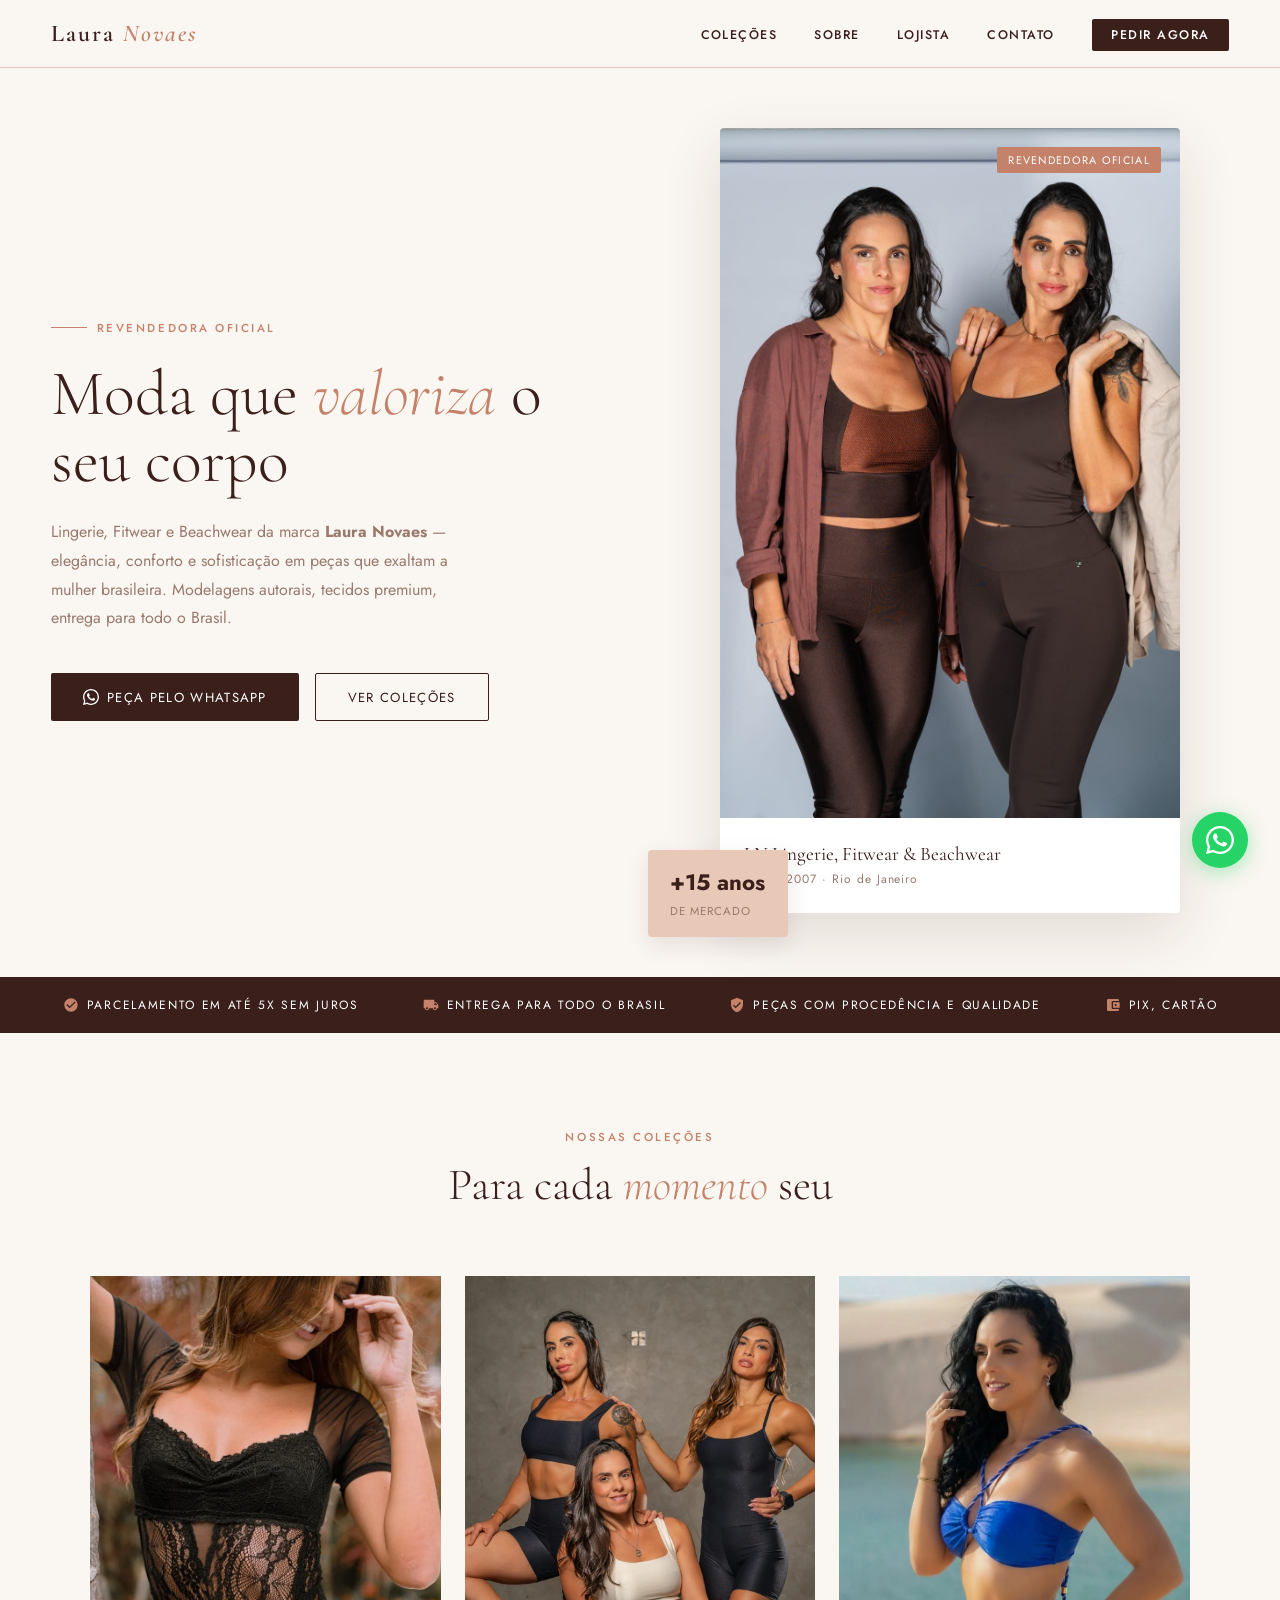
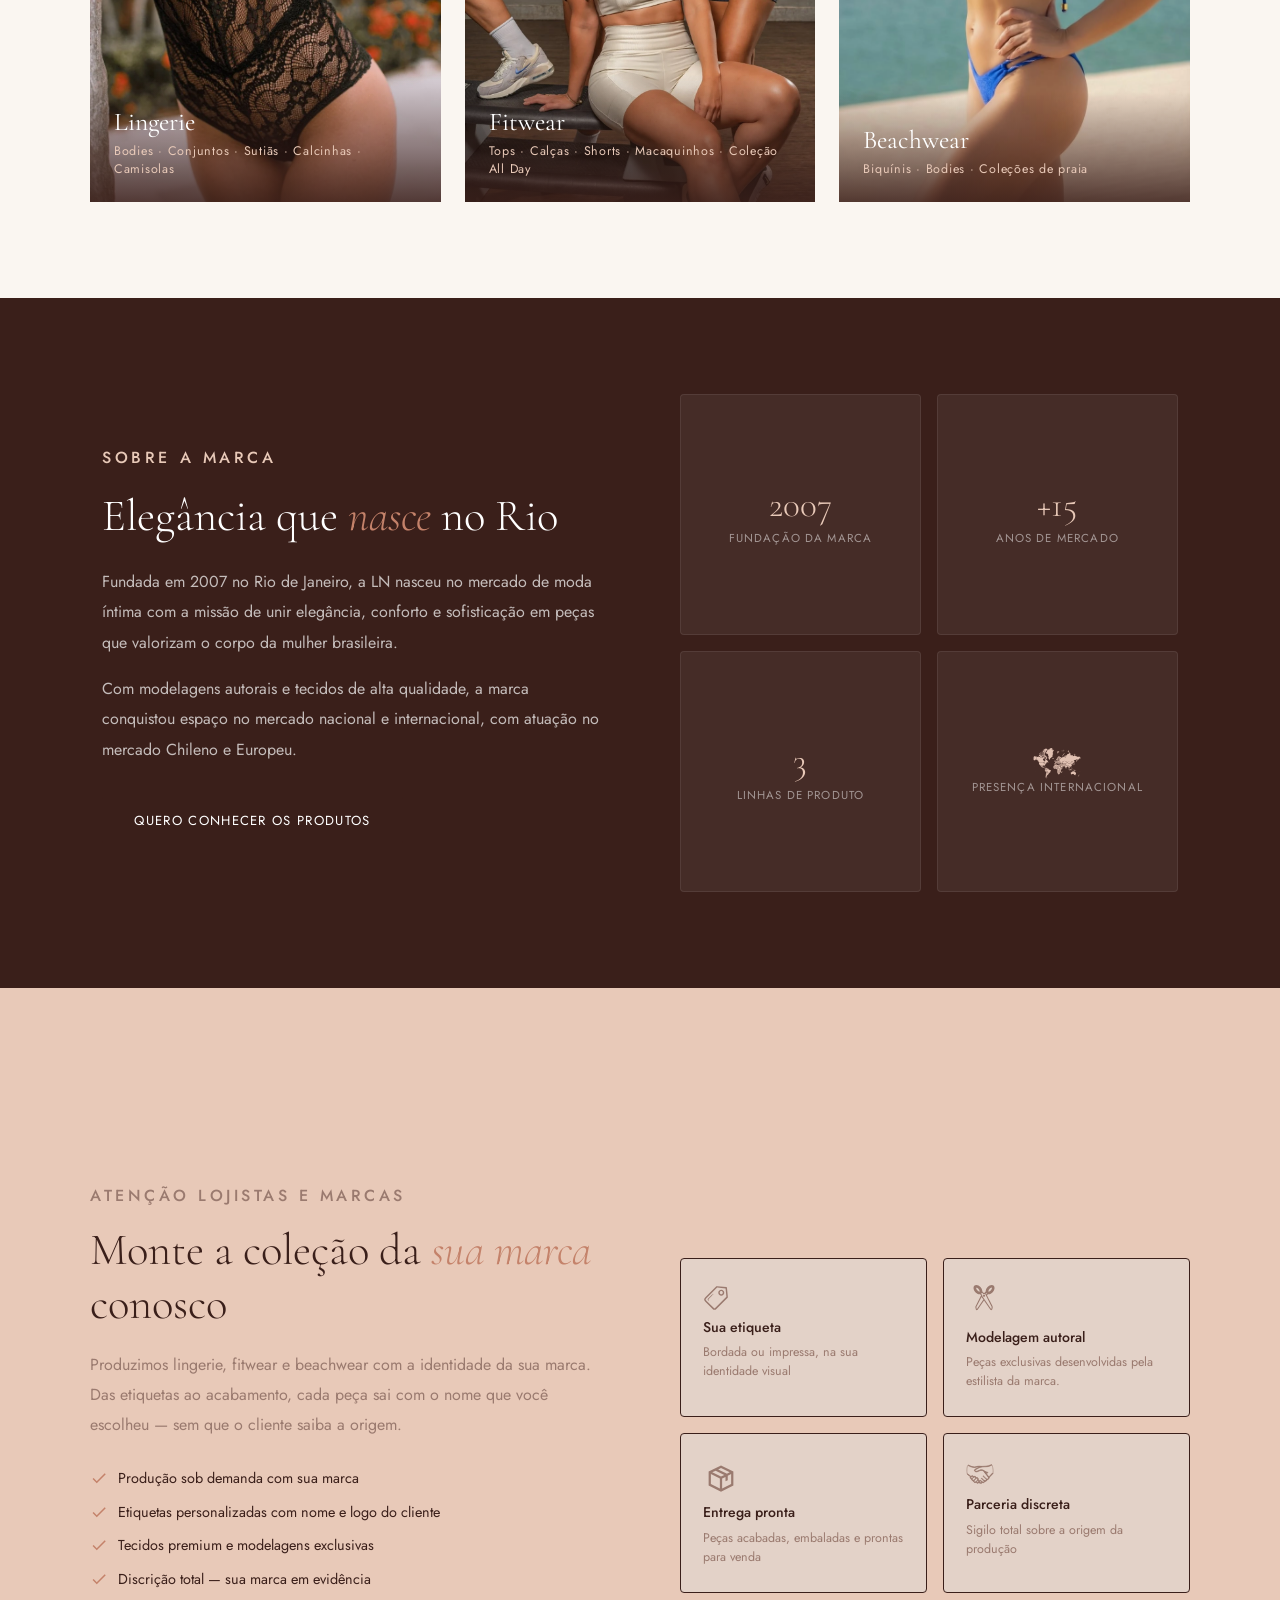
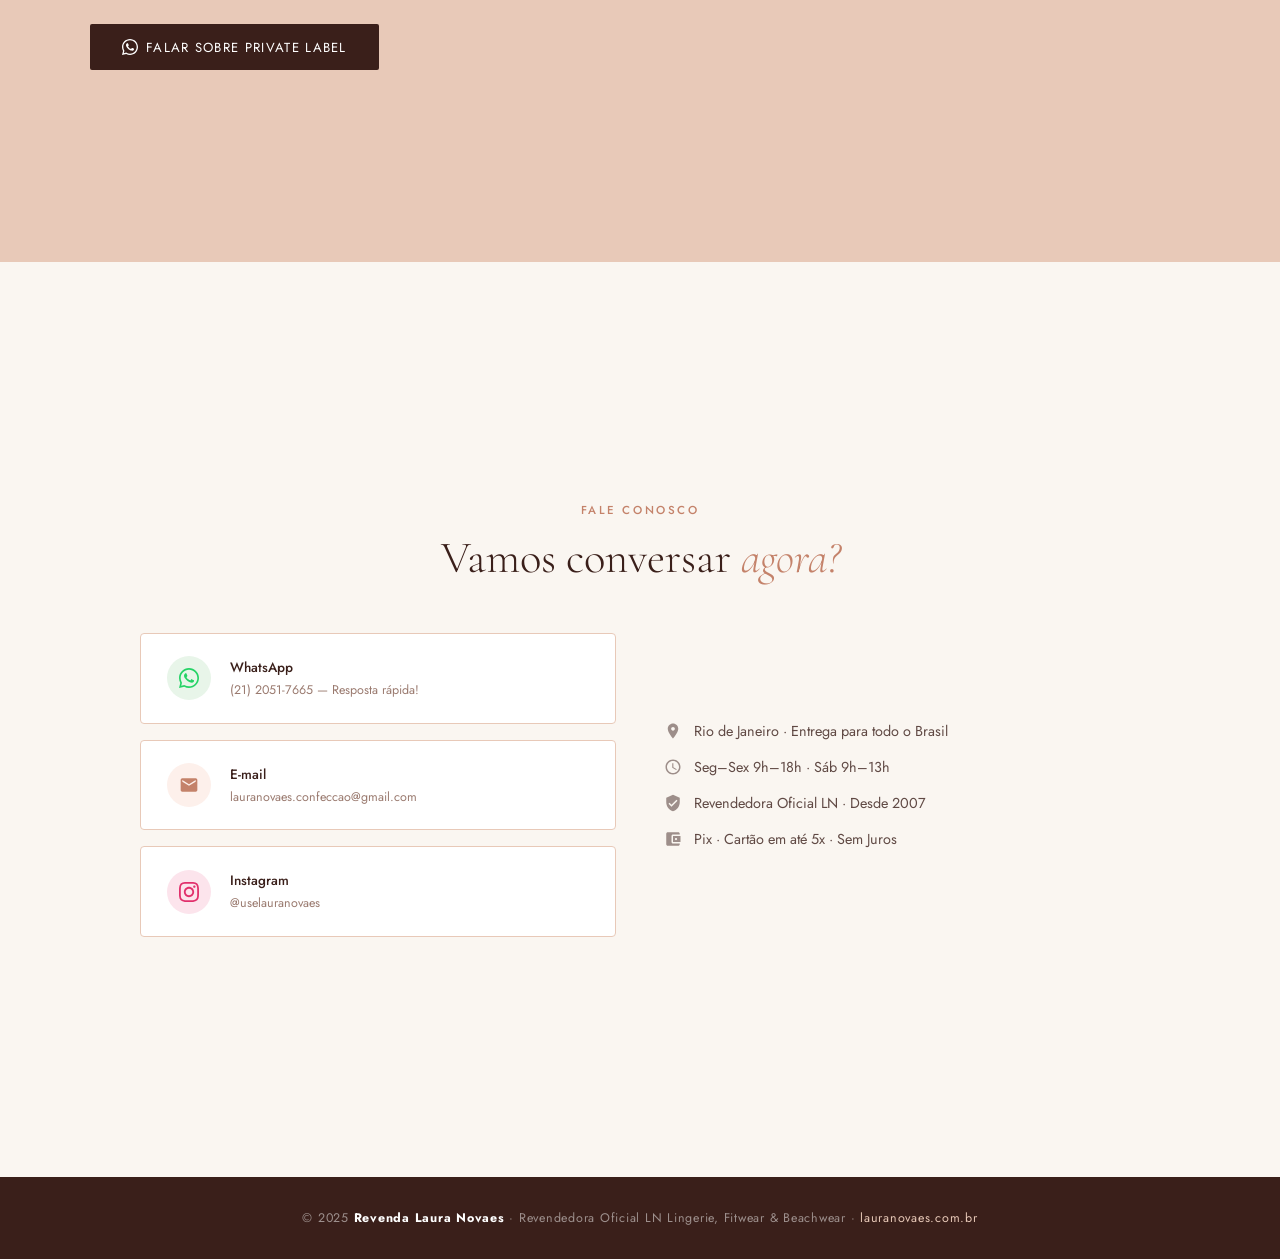
==== commit 37be547e: "fix: color icon and text" ====
--- a/index.html
+++ b/index.html
@@ -43,7 +43,6 @@
   </div>
   <div class="hero-visual fade-in">
     <div class="hero-card">
-      <!-- <div class="hero-card-img">LN</div> -->
       <img src="./images/revendedora_oficial_laura_novaes.jpeg" class="cat-card-img" alt="Lingerie"/>      
       <span class="hero-card-badge">Revendedora oficial</span>
 
@@ -75,7 +74,7 @@
   </div>
   <div class="strip-item">
     <svg viewBox="0 0 24 24"><path d="M21 18v1c0 1.1-.9 2-2 2H5c-1.11 0-2-.9-2-2V5c0-1.1.89-2 2-2h14c1.1 0 2 .9 2 2v1h-9c-1.11 0-2 .9-2 2v8c0 1.1.89 2 2 2h9zm-9-2h10V8H12v8zm4-2.5c-.83 0-1.5-.67-1.5-1.5s.67-1.5 1.5-1.5 1.5.67 1.5 1.5-.67 1.5-1.5 1.5z"/></svg>
-    Pix, cartão, boleto
+    Pix, cartão
   </div>
 </div>
 
@@ -177,28 +176,22 @@
     </div>
     <div class="pl-cards">
       <div class="pl-card">
-        <!-- <span class="pl-card-icon">🏷️</span> -->
-        <!-- <img src="./images/sale-svgrepo-deep.svg" class="pl-card-icon" alt="Etiqueta"/> -->
-        <!-- <img src="./images/sale-svgrepo-deep.svg" class="pl-card-icon" style="width: 15%" alt="Presença Internacional" /> -->
         <img src="./images/sale-svgrepo-r-muted.svg" class="pl-card-icon" style="width: 13%" alt="Presença Internacional" />
         <strong>Sua etiqueta</strong>
         <p>Bordada ou impressa, na sua identidade visual</p>
       </div>
       <div class="pl-card">
-        <!-- <span class="pl-card-icon">✂️</span> -->
         <img src="./images/cut-v-muted.svg" class="pl-card-icon" style="width: 18%" alt="Modelagem Autoral" />
         <strong>Modelagem autoral</strong>
-        <p>Peças exclusivas desenvolvidas para sua coleção</p>
-      </div>
-      <div class="pl-card">
-        <!-- <span class="pl-card-icon">📦</span> -->
+        <p>Peças exclusivas desenvolvidas pela estilista da marca.</p>
+      </div>
+      <div class="pl-card">
         <img src="./images/box-muted.svg" class="pl-card-icon" style="width: 18%" alt="Entrega Pronta" />
         <strong>Entrega pronta</strong>
         <p>Peças acabadas, embaladas e prontas para venda</p>
       </div>
       <div class="pl-card">
-        <!-- <span class="pl-card-icon">🤝</span> -->
-        <img src="./images/handshake-medium-light.svg" class="pl-card-icon" style="width: 14%" alt="Parceria Discreta" />
+        <img src="./images/handshake-medium.svg" class="pl-card-icon" style="width: 14%" alt="Parceria Discreta" />
         <strong>Parceria discreta</strong>
         <p>Sigilo total sobre a origem da produção</p>
       </div>
@@ -264,7 +257,7 @@
         </li>
         <li>
           <svg viewBox="0 0 24 24" width="18" height="18"><path d="M21 18v1c0 1.1-.9 2-2 2H5c-1.11 0-2-.9-2-2V5c0-1.1.89-2 2-2h14c1.1 0 2 .9 2 2v1h-9c-1.11 0-2 .9-2 2v8c0 1.1.89 2 2 2h9zm-9-2h10V8H12v8zm4-2.5c-.83 0-1.5-.67-1.5-1.5s.67-1.5 1.5-1.5 1.5.67 1.5 1.5-.67 1.5-1.5 1.5z"/></svg>
-          <span>Pix · Cartão em até 5x · Boleto</span>
+          <span>Pix · Cartão em até 5x · Sem Juros</span>
         </li>
       </ul>
     </div>
